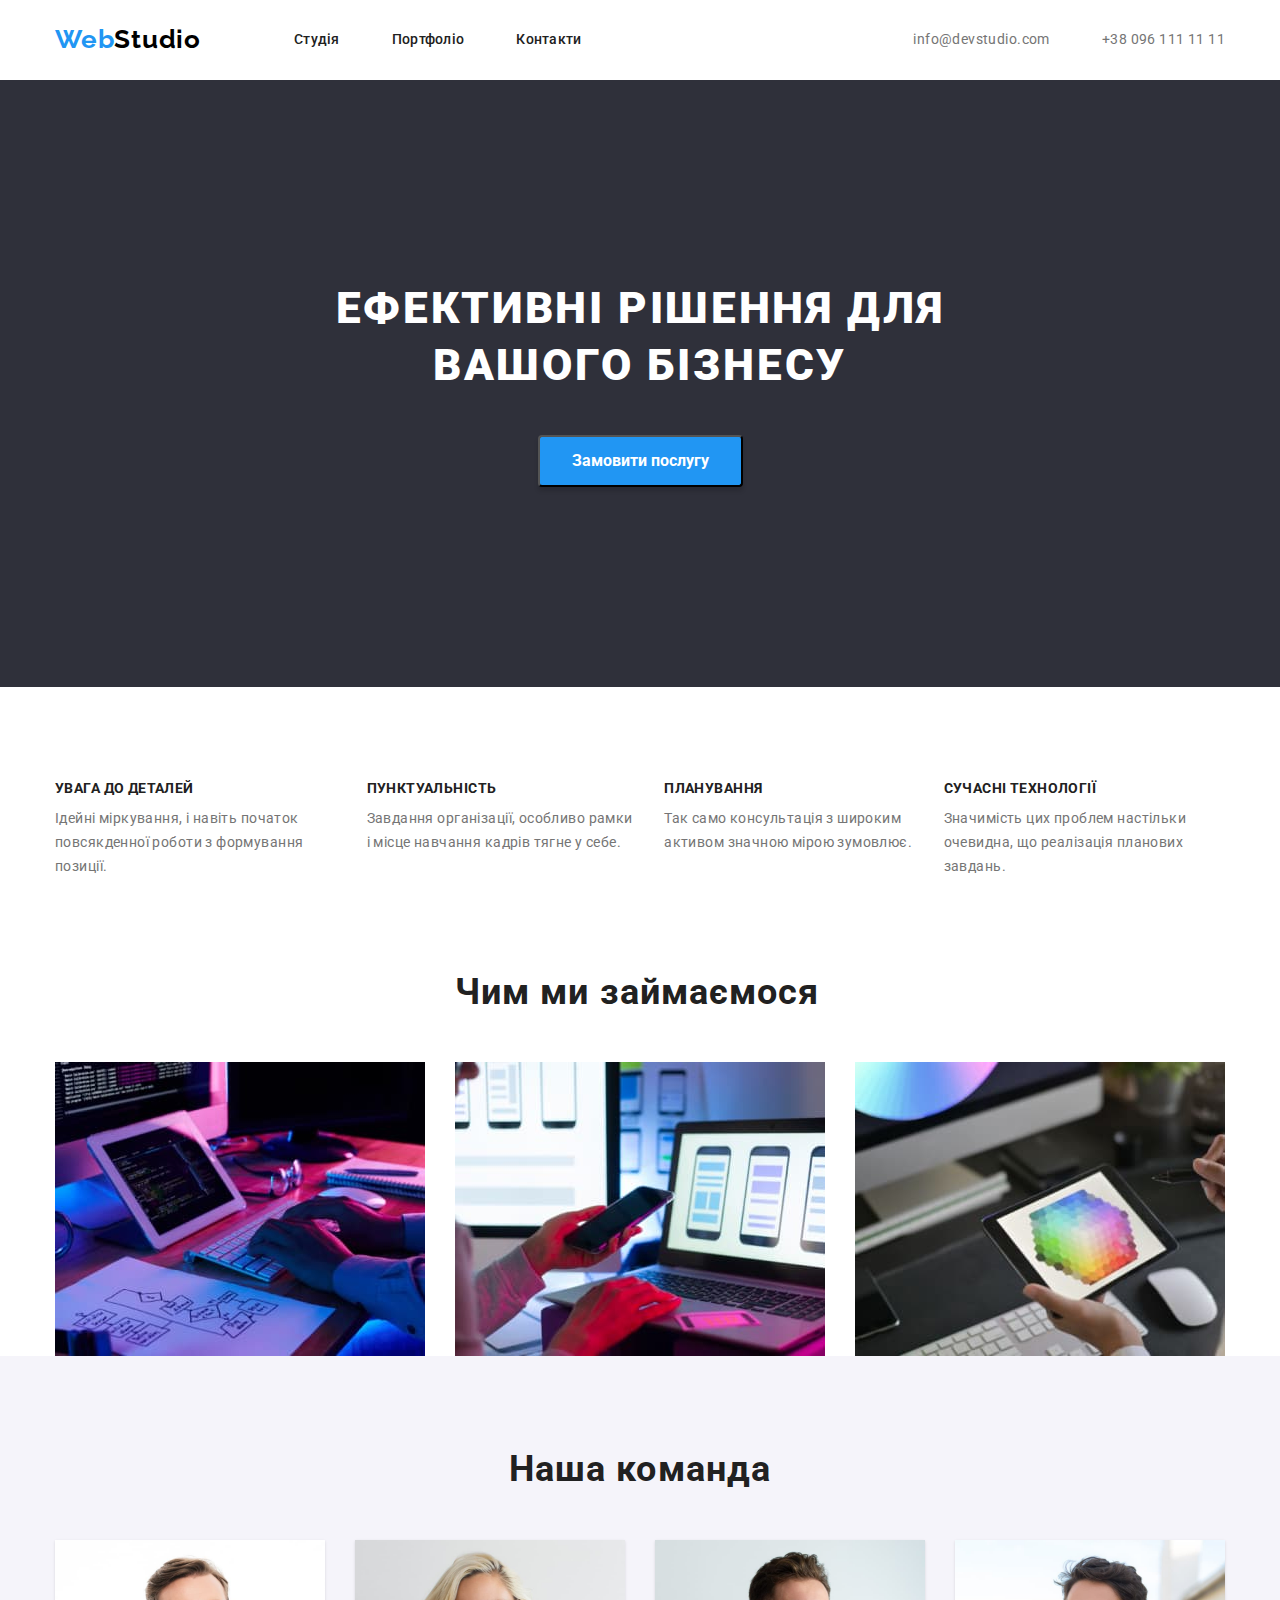
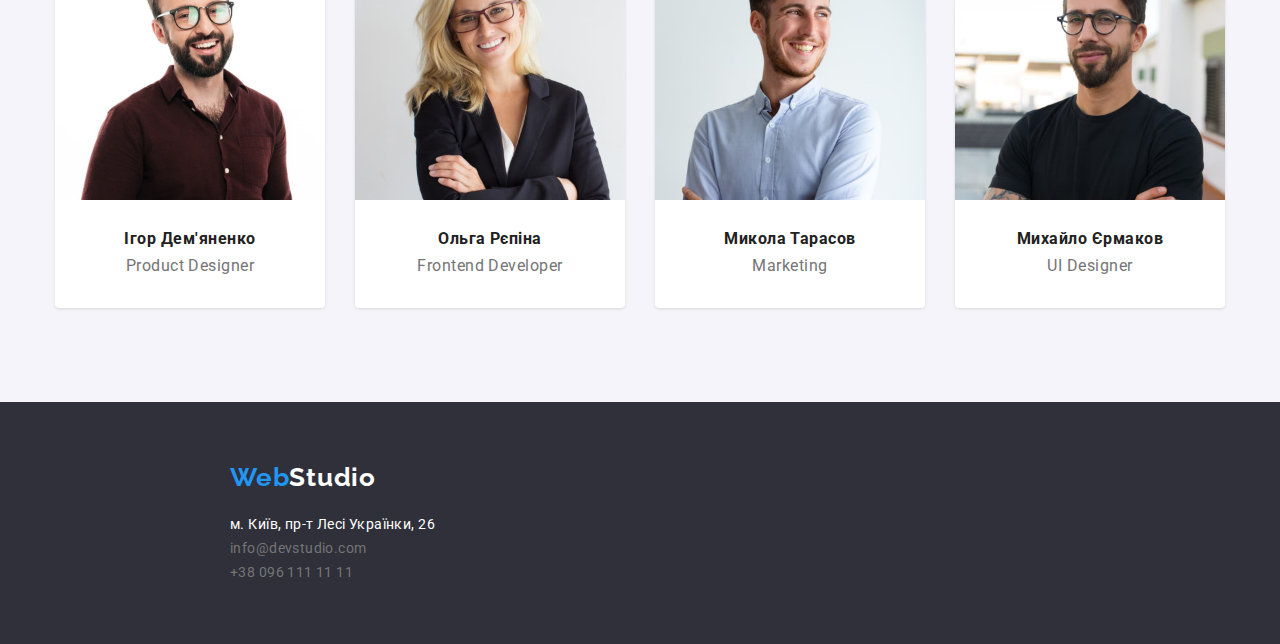
==== index.html @ 6a484f7b "1" ====
<!DOCTYPE html>
<html lang="uk">
  <head>
    <meta charset="utf-8" />
    <meta name="viewport" content="width=device-width, initial-scale=1.0" />
    <link
      href="https://fonts.googleapis.com/css2?family=Raleway:wght@700&family=Roboto:wght@400;500;700;900&display=swap"
      rel="stylesheet"
    />
    <link
      rel="stylesheet"
      href="https://cdn.jsdelivr.net/npm/modern-normalize@1.1.0/modern-normalize.min.css"
    />
    <link rel="stylesheet" href="./css/styles.css" />
    <title>WebStudio</title>
  </head>
  <body>
    <header>
      <div class="conteiner header-conteiner">
        <nav class="nav-roof">
          <a class="logo-w" href="./index.html">
            <span class="logo">Web</span>Studio
          </a>
          <ul class="navigation">
            <li><a href="./index.html" class="navigation-col">Студія</a></li>
            <li>
              <a href="./portfolio.html" class="navigation-col">Портфоліо</a>
            </li>
            <li><a href="#" class="navigation-col">Контакти</a></li>
          </ul>
        </nav>
        <div class="mailtelo">
          <ul class="navigation">
            <li>
              <a href="mailto:info@devstudio.com" class="navig-adres">
                info@devstudio.com
              </a>
            </li>
            <li>
              <a href="tel:+380961111111" class="navig-adres">
                +38 096 111 11 11
              </a>
            </li>
          </ul>
        </div>
      </div>
    </header>
    <main>
      <section class="board">
        <div class="conteiner board-knopka">
          <h1 class="zagolovok">Ефективні рішення для вашого бізнесу</h1>
          <button class="knopka" type="button">Замовити послугу</button>
        </div>
      </section>
      <section class="us-tx">
        <h2 class="visually-hidden">Наші особливості</h2>
        <div class="conteiner">
          <ul class="description-tx">
            <li>
              <h3 class="list">Увага до деталей</h3>
              <p class="list-description">
                Ідейні міркування, і навіть початок повсякденної роботи з
                формування позиції.
              </p>
            </li>
            <li>
              <h3 class="list">Пунктуальність</h3>
              <p class="list-description">
                Завдання організації, особливо рамки і місце навчання кадрів
                тягне у себе.
              </p>
            </li>
            <li>
              <h3 class="list">Планування</h3>
              <p class="list-description">
                Так само консультація з широким активом значною мірою зумовлює.
              </p>
            </li>
            <li>
              <h3 class="list">Сучасні технології</h3>
              <p class="list-description">
                Значимість цих проблем настільки очевидна, що реалізація
                планових завдань.
              </p>
            </li>
          </ul>
        </div>
      </section>
      <section class="what-we-do">
        <div class="conteiner">
          <h2 class="list-images-work">Чим ми займаємося</h2>
          <ul class="what-img">
            <li>
              <img
                src="./images/Work-with-comp.jpg"
                alt="Робота людини з компьютером"
                width="370"
                height="294"
              />
            </li>
            <li>
              <img
                src="./images/On-phone.jpg"
                alt="працює над моб додатком"
                width="370"
                height="294"
              />
            </li>
            <li>
              <img
                src="./images/Another-work.jpg"
                alt="працює з планшетом"
                width="370"
                height="294"
              />
            </li>
          </ul>
        </div>
      </section>
      <section class="our-advantages">
        <div class="conteiner team">
          <h2 class="list-images-work team-work">Наша команда</h2>
          <ul class="profi">
            <li class="about-team-back">
              <img
                src="./images/Ihor.jpg"
                alt="Ігор Дем'яненко"
                width="270"
                height="260"
              />
              <div class="name-kenty">
                <h3 class="name-staff">Ігор Дем'яненко</h3>
                <p class="about-staff">Product Designer</p>
              </div>
            </li>
            <li class="about-team-back">
              <img
                src="./images/Olga.jpg"
                alt="Ольга Рєпіна"
                width="270"
                height="260"
              />
              <div class="name-kenty">
                <h3 class="name-staff">Ольга Рєпіна</h3>
                <p class="about-staff">Frontend Developer</p>
              </div>
            </li>
            <li class="about-team-back">
              <img
                src="./images/Mykola.jpg"
                alt="Микола Тарасов"
                width="270"
                height="260"
              />
              <div class="name-kenty">
                <h3 class="name-staff">Микола Тарасов</h3>
                <p class="about-staff">Marketing</p>
              </div>
            </li>
            <li class="about-team-back">
              <img
                src="./images/Mhailo.jpg"
                alt="Михайло Єрмаков"
                width="270"
                height="260"
              />
              <div class="name-kenty">
                <h3 class="name-staff">Михайло Єрмаков</h3>
                <p class="about-staff">UI Designer</p>
              </div>
            </li>
          </ul>
        </div>
      </section>
    </main>
    <footer class="web-footer">
      <div class="conteiner footer-logo">
        <a class="logo-w-footer" href="./index.html">
          <span class="logo">Web</span>Studio
        </a>
        <address>
          <ul>
            <li>
              <a
                class="adress"
                href="https://goo.gl/maps/diu9BWf4i3KZR2hF7"
                rel="noopener noreferrer nofollow"
              >
                м. Київ, пр-т Лесі Українки, 26
              </a>
            </li>
            <li>
              <a href="mailto:info@devstudio.com" class="navig-adres">
                info@devstudio.com
              </a>
            </li>
            <li>
              <a href="tel:+380961111111" class="navig-adres">
                +38 096 111 11 11
              </a>
            </li>
          </ul>
        </address>
      </div>
    </footer>
  </body>
</html>
---- css/styles.css ----
:root {
    --p-text-color: #757575;
    --bacground-color: #ffffff;
    --another-bacground-color: #f5f4fa;
    --board-bacground-color: #2f303a;
    --titel-link-color: #212121;
    --contacts-link-color: #757575;
    --hovers-and-logo-color: #2196f3;
    --logo-w-color: #000000;
    --logo-plus-color: #ffffff;
    --address-bord-color: #ffffff;
    --botton-colors-portfolio: #f5f4fa;
    --bacground-color-knopka: #188CE8;
    --bacground-color-advantages:#F5F4FA;
    --border-portfolio-pic: #EEEEEE;
}
h1,
h2,
h3,
h4,
p {
    margin-top: 0;
    margin-bottom: 0;
    padding-left: 0;
}
ul,
ol {
    margin-top: 0;
    margin-bottom: 0;
    padding-left: 0;
}
button {
    cursor: pointer;
}
img {
    display: block;
max-width: 100%;
height: auto;
}
.list {
    list-style: none;
}
.link {
    text-decoration: none;
}
body {
    font-family: 'Roboto', sans-serif;
    font-size: 14px;
   letter-spacing: 0.03em;
    color: var(--titel-link-color);
}
.conteiner {
    width: 1200px;
margin-left: auto;
margin-right: auto;
padding-left: 15px;
padding-right: 15px;
}
.logo {
    font-weight: 700;
    font-size: 26px;
    line-height: 1.2;
font-family: 'Raleway', sans-serif;
    letter-spacing: 0.03em;
    color: var(--hovers-and-logo-color)
}
    .logo-w {
        color: var(--logo-w-color);
         margin-right: 93px;
         padding-top: 24px;
         padding-bottom: 25px;
font-weight: 700;
font-size: 26px;
line-height: 1.2;
font-family: 'Raleway', sans-serif;
letter-spacing: 0.03em;
text-decoration: none;
}
.footer-logo {
    margin-left: 215px;
    margin-right: auto;
    padding-bottom: 60px;
      padding-top: 60px;}
    .logo-w-footer { 
    color: var(--bacground-color);
    font-weight: 700;
    font-size: 26px;
    line-height: 1.2;
    font-family: 'Raleway', sans-serif;
    letter-spacing: 0.03em;
    text-decoration: none;
}
    .navigation {
display: flex;
column-gap: 52px;
            font-weight: 500;
            font-size: 14px;
            line-height: 1.1;
            letter-spacing: 0.02em;
    }
    .navigation-col {
        color: var(--titel-link-color);
        text-decoration: none;
    }
    .nav-roof {
        display: flex;
        align-items: center;
    }   
    .navigation-col:hover, 
        .navigation-col:focus {
            color: var(--hovers-and-logo-color);
        }
    .navig-adres {
        font-weight: 400;
        font-size: 14px;
        line-height: 1.7;
        font-style: normal;
        letter-spacing: 0.03em;
        color: var(--contacts-link-color);
        text-decoration: none;    
    }
    .navig-adres:hover,
    .navig-adres:focus {
        color: var(--hovers-and-logo-color)
    }
.header-conteiner {
display: flex;
align-items: center;
        justify-content: space-between;
    }
    .board {
        /* width: 1600px;
        height: 600px; */
        padding-top: 200px;
        padding-bottom: 200px;
        background-color: var(--board-bacground-color);
    }
.about-team-back {
        width: 270px;
        height: 368px;
    background: var(--bacground-color);
    box-shadow: 0px 1px 3px rgba(0, 0, 0, 0.12);
     0px 1px 1px rgba(0, 0, 0, 0.14);
      0px 2px 1px rgba(0, 0, 0, 0.2);
        border-radius: 0px 0px 4px 4px;
}
.board-knopka {
    width: 700px;
}
    .zagolovok {
    display: flex;
    align-items: center;
                 margin-left: auto;
         margin-right: auto;
              margin-bottom: 40px;
        font-weight: 900;
        font-size: 44px;
        line-height: 1.3;
        text-align: center;
        letter-spacing: 0.06em;
        text-transform: uppercase;
        color: var(--address-bord-color);
    }
.knopka { cursor: pointer;
     display: block;
padding-left: 32px;
padding-right: 32px;
padding-bottom: 10px;
padding-top: 10px;
     margin-left: auto;
     margin-right: auto;
font-family: inherit;
font-weight: 700;
            font-size: 16px;
            line-height: 1.8;
            color: var(--logo-plus-color);
            background: var(--hovers-and-logo-color);
box-shadow: 0px 4px 4px rgba(0, 0, 0, 0.15);
    border-radius: 4px;

            /* identical to box height, or 188% */
}
.knopka:hover,
.knopka:focus {

    background-color: var(--hovers-and-logo-color);
    color: var(--address-bord-color);
background: var(--bacground-color-knopka);
    box-shadow: 0px 4px 4px rgba(0, 0, 0, 0.15);
    border-radius: 4px;
}
.portfolio-pic-back {
        width: 370px;
        height: 404px;
    
        background: var(--bacground-color);
        border: 1px solid var(--border-portfolio-pic);
}
.visually-hidden {position: absolute;
    white-space: nowrap;
    width: 1px;
    height: 1px;
    overflow: hidden;
    border: 0;
    padding: 0;
    clip: rect(0 0 0 0);
    clip-path: inset(50%);
    margin: -1px;}
        .us-tx{
        padding-top: 94px;
    }
    .description-tx {
        display: flex;
        gap: 30px;
    }
.list {
margin-bottom: 10px;
        font-size: 14px;
        line-height: 1.14;
        letter-spacing: 0.03em;
        text-transform: uppercase;
    
        color: var(--titel-link-color);
}
.list-description {
 

        font-size: 14px;
        line-height: 1.7;
        /* or 171% */
        letter-spacing: 0.03em;
        color: var(--p-text-color);
}
.what-we-do {
    padding-top: 94px;
}
.what-img {
        display: flex;
    column-gap: 30px;
    align-items: center;}

.list-images-work {
        font-size: 36px;
        line-height: 1.1;
        letter-spacing: 0.03em;
        color: var(--titel-link-color);
        padding-bottom: 50px;
              padding-left: 400px;
        padding-right: 400px;
}
.our-advantages {
    padding-top: 94px;
    padding-bottom: 94px;
    background: var(--bacground-color-advantages);
}
.team-work {
text-align: center;
}
.profi {
    display: flex;
    gap: 30px;
}
.about-team-back {
        width: 270px;
        height: 368px;
    background: var(--bacground-color);
    box-shadow: 0px 1px 3px rgba(0, 0, 0, 0.12);
     0px 1px 1px rgba(0, 0, 0, 0.14);
      0px 2px 1px rgba(0, 0, 0, 0.2);
        border-radius: 0px 0px 4px 4px;
}
.name-staff {
        font-size: 16px;
        line-height: 1.1;
        /* identical to box height */
    
        letter-spacing: 0.03em;
        color: var(--titel-link-color);
        margin-bottom: 10px;
}
.about-staff {

   
        font-size: 16px;
        line-height: 1.1;
        /* identical to box height */
    
        letter-spacing: 0.03em;
        color: var(--p-text-color);
}
.name-kenty {
    display: block;
text-align: center;
padding: 30px;
}
.web-footer {
            /* width: 1600px;
        height: 600px; */
        background-color: var(--board-bacground-color);
}
.adress{
    display: block;
  margin-top: 20px;
        font-style: normal;
        font-weight: 400;
        font-size: 14px;
        line-height: 1.7;
        /* or 171% */
    color: var(--address-bord-color);
        letter-spacing: 0.03em;
        text-decoration: none;
}
ul {list-style: none;
}
.button-portfolio:not(:last-child) {
    margin-right: 8px;
}
.button-portfolio {
   font-family: inherit;
   font-weight: 500;
        font-size: 16px;
        line-height: 1.6;
        /* identical to box height, or 162% */
    
        text-align: center;
        letter-spacing: 0.03em;
    cursor: pointer;
        width: 130px;
        height: 38px;
        border-radius: 4px;
    background-color: var(--botton-colors-portfolio);
     margin-right: 8px;
     padding: 6px 22px;
     border: none;
}
.button-portfolio:hover,
.button-portfolio:focus {
    background-color: var(--hovers-and-logo-color);
        color: var(--address-bord-color);
}
.buttons-portfolio-page {
    padding-top: 94px;
    padding-bottom: 94px;
}
.geo-port-butt {
    display: flex;
    align-items: center;
justify-content: center;
padding-bottom: 56px;
}
.pic-port {
     display: flex;
     flex-wrap: wrap;
     gap: 30px;
}
.pot-tx {
    padding: 20px 24px;
}
.list-portfolio {
  
margin-bottom: 4px;
        font-size: 18px;
        line-height: 2;
        /* identical to box height, or 200% */
    
        letter-spacing: 0.06em;
        color: var(--titel-link-color);
}
.list-portfolio-hide {

        font-size: 16px;
        line-height: 2.2;
        /* identical to box height, or 188% */
    
        letter-spacing: 0.03em;
        color: var(--contacts-link-color);
}
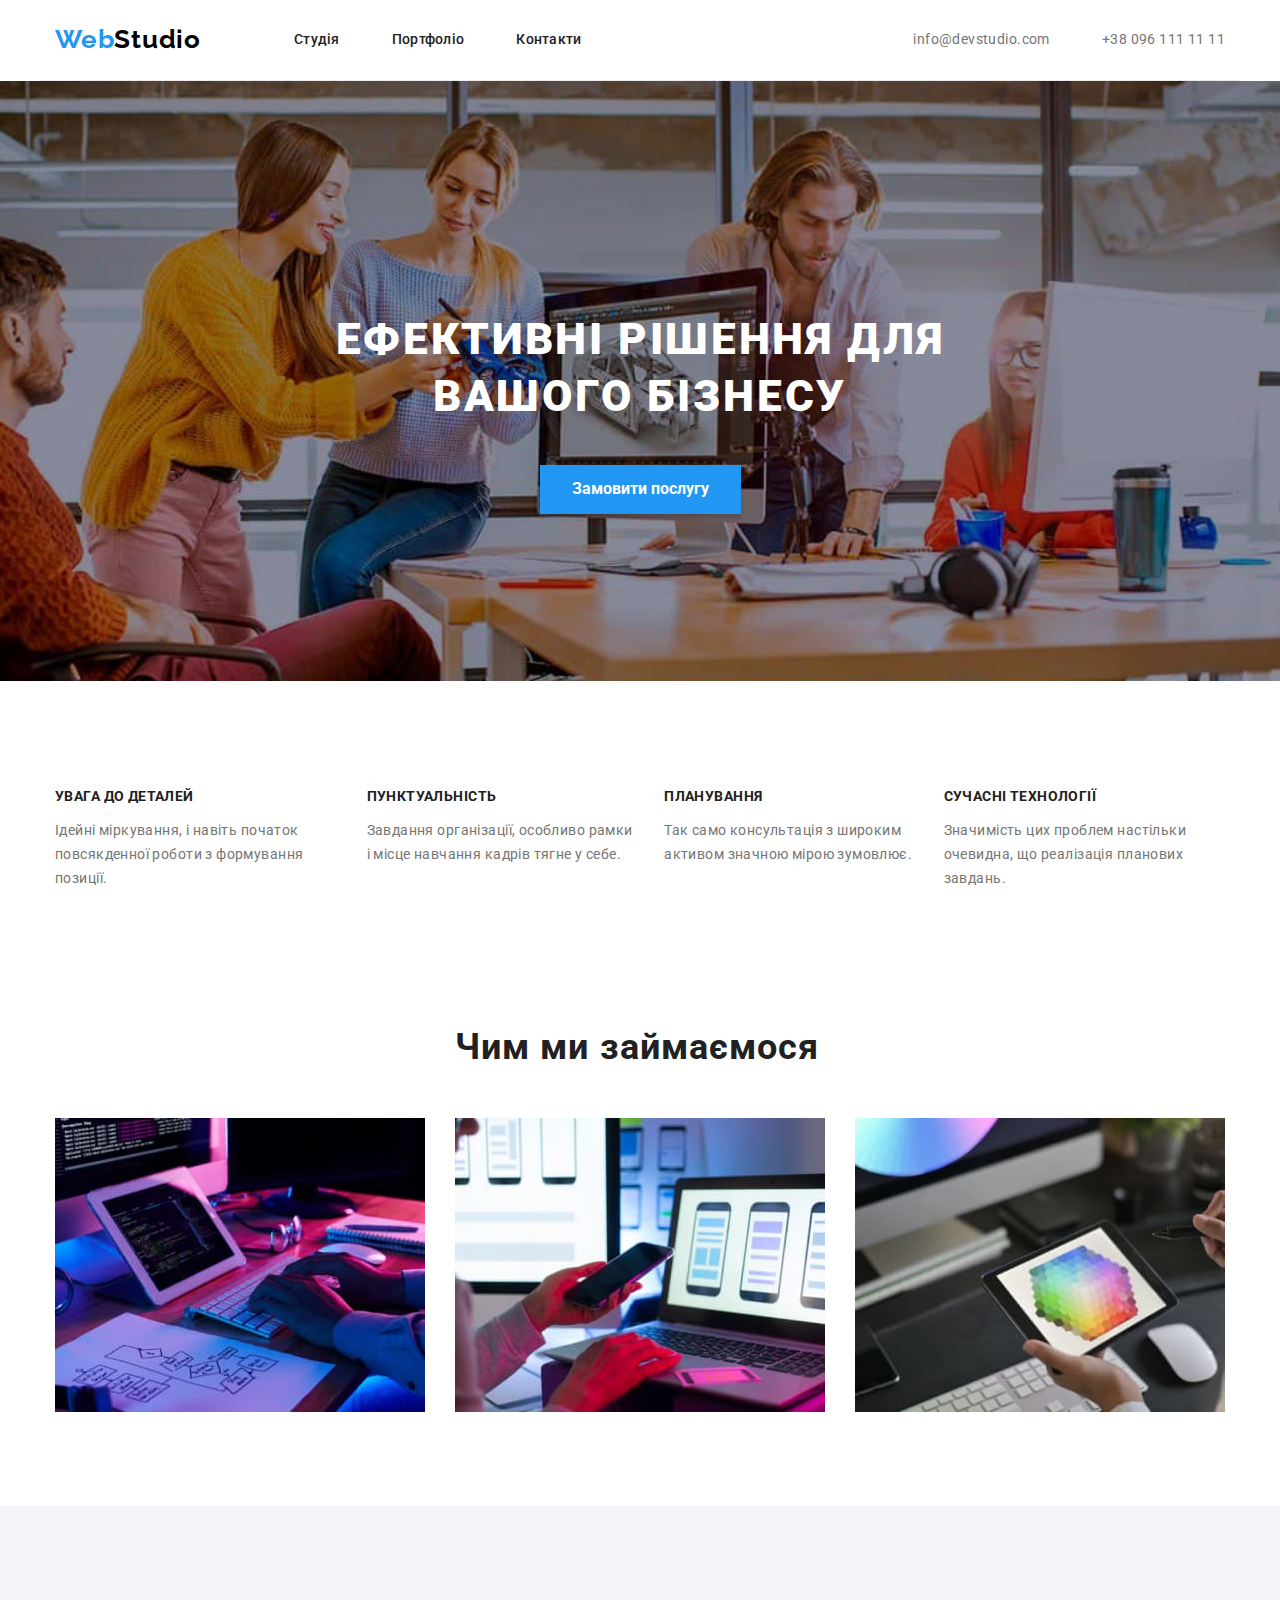
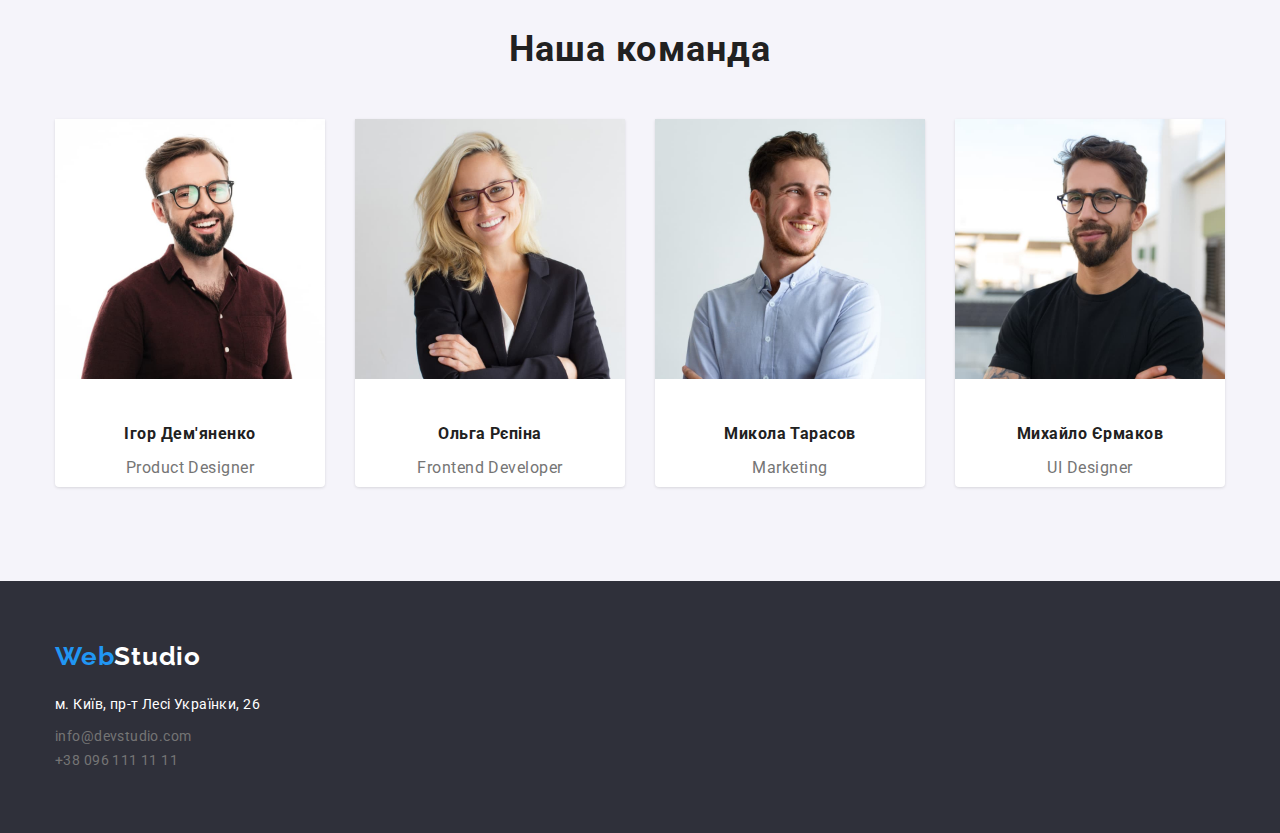
==== commit aad70030: "1" ====
--- a/index.html
+++ b/index.html
@@ -180,7 +180,7 @@
         </a>
         <address>
           <ul>
-            <li>
+            <li class="adre-s">
               <a
                 class="adress"
                 href="https://goo.gl/maps/diu9BWf4i3KZR2hF7"
--- a/css/styles.css
+++ b/css/styles.css
@@ -19,9 +19,7 @@
 h3,
 h4,
 p {
-    margin-top: 0;
-    margin-bottom: 0;
-    padding-left: 0;
+ 
 }
 ul,
 ol {
@@ -77,10 +75,7 @@
 text-decoration: none;
 }
 .footer-logo {
-    margin-left: 215px;
-    margin-right: auto;
-    padding-bottom: 60px;
-      padding-top: 60px;}
+}
     .logo-w-footer { 
     color: var(--bacground-color);
     font-weight: 700;
@@ -127,13 +122,23 @@
 display: flex;
 align-items: center;
         justify-content: space-between;
+        border-bottom: 1px solid #ececec;
     }
     .board {
         /* width: 1600px;
         height: 600px; */
         padding-top: 200px;
         padding-bottom: 200px;
+        margin-left: auto;
+        margin-right: auto;
         background-color: var(--board-bacground-color);
+        background-image: linear-gradient(rgba(47, 48, 58, 0.4), rgba(47, 48, 58, 0.4));
+        background-image: url(/images/svg-and-backgound/bordimg.jpg);
+        background-repeat: no-repeat;
+        background-size: cover;
+        background-position: center;
+        max-width: 1600px;
+        height: 600px;
     }
 .about-team-back {
         width: 270px;
@@ -142,8 +147,8 @@
     box-shadow: 0px 1px 3px rgba(0, 0, 0, 0.12);
      0px 1px 1px rgba(0, 0, 0, 0.14);
       0px 2px 1px rgba(0, 0, 0, 0.2);
-        border-radius: 0px 0px 4px 4px;
-}
+        box-shadow: 0px 0px 4px 4px;
+} 
 .board-knopka {
     width: 700px;
 }
@@ -176,7 +181,7 @@
             color: var(--logo-plus-color);
             background: var(--hovers-and-logo-color);
 box-shadow: 0px 4px 4px rgba(0, 0, 0, 0.15);
-    border-radius: 4px;
+    border: none;
 
             /* identical to box height, or 188% */
 }
@@ -191,8 +196,6 @@
 }
 .portfolio-pic-back {
         width: 370px;
-        height: 404px;
-    
         background: var(--bacground-color);
         border: 1px solid var(--border-portfolio-pic);
 }
@@ -237,16 +240,18 @@
 .what-img {
         display: flex;
     column-gap: 30px;
-    align-items: center;}
+    align-items: center;
+padding-bottom: 94px;
+}
 
 .list-images-work {
         font-size: 36px;
         line-height: 1.1;
         letter-spacing: 0.03em;
         color: var(--titel-link-color);
-        padding-bottom: 50px;
-              padding-left: 400px;
-        padding-right: 400px;
+        margin-bottom: 50px;
+              margin-left: 400px;
+        margin-right: 400px;
 }
 .our-advantages {
     padding-top: 94px;
@@ -297,10 +302,11 @@
             /* width: 1600px;
         height: 600px; */
         background-color: var(--board-bacground-color);
+            padding-bottom: 60px;
+      padding-top: 60px
 }
 .adress{
     display: block;
-  margin-top: 20px;
         font-style: normal;
         font-weight: 400;
         font-size: 14px;
@@ -310,7 +316,13 @@
         letter-spacing: 0.03em;
         text-decoration: none;
 }
+address {
+ margin-top: 20px;
+}
 ul {list-style: none;
+}
+.adre-s:not(:last-child){
+    margin-bottom: 9px;
 }
 .button-portfolio:not(:last-child) {
     margin-right: 8px;
@@ -325,7 +337,6 @@
         text-align: center;
         letter-spacing: 0.03em;
     cursor: pointer;
-        width: 130px;
         height: 38px;
         border-radius: 4px;
     background-color: var(--botton-colors-portfolio);
@@ -337,6 +348,7 @@
 .button-portfolio:focus {
     background-color: var(--hovers-and-logo-color);
         color: var(--address-bord-color);
+        box-shadow: 0px 10px 10px -5px rgba(0, 0, 0, 0.3);
 }
 .buttons-portfolio-page {
     padding-top: 94px;
@@ -346,7 +358,7 @@
     display: flex;
     align-items: center;
 justify-content: center;
-padding-bottom: 56px;
+margin-bottom: 56px;    
 }
 .pic-port {
      display: flex;
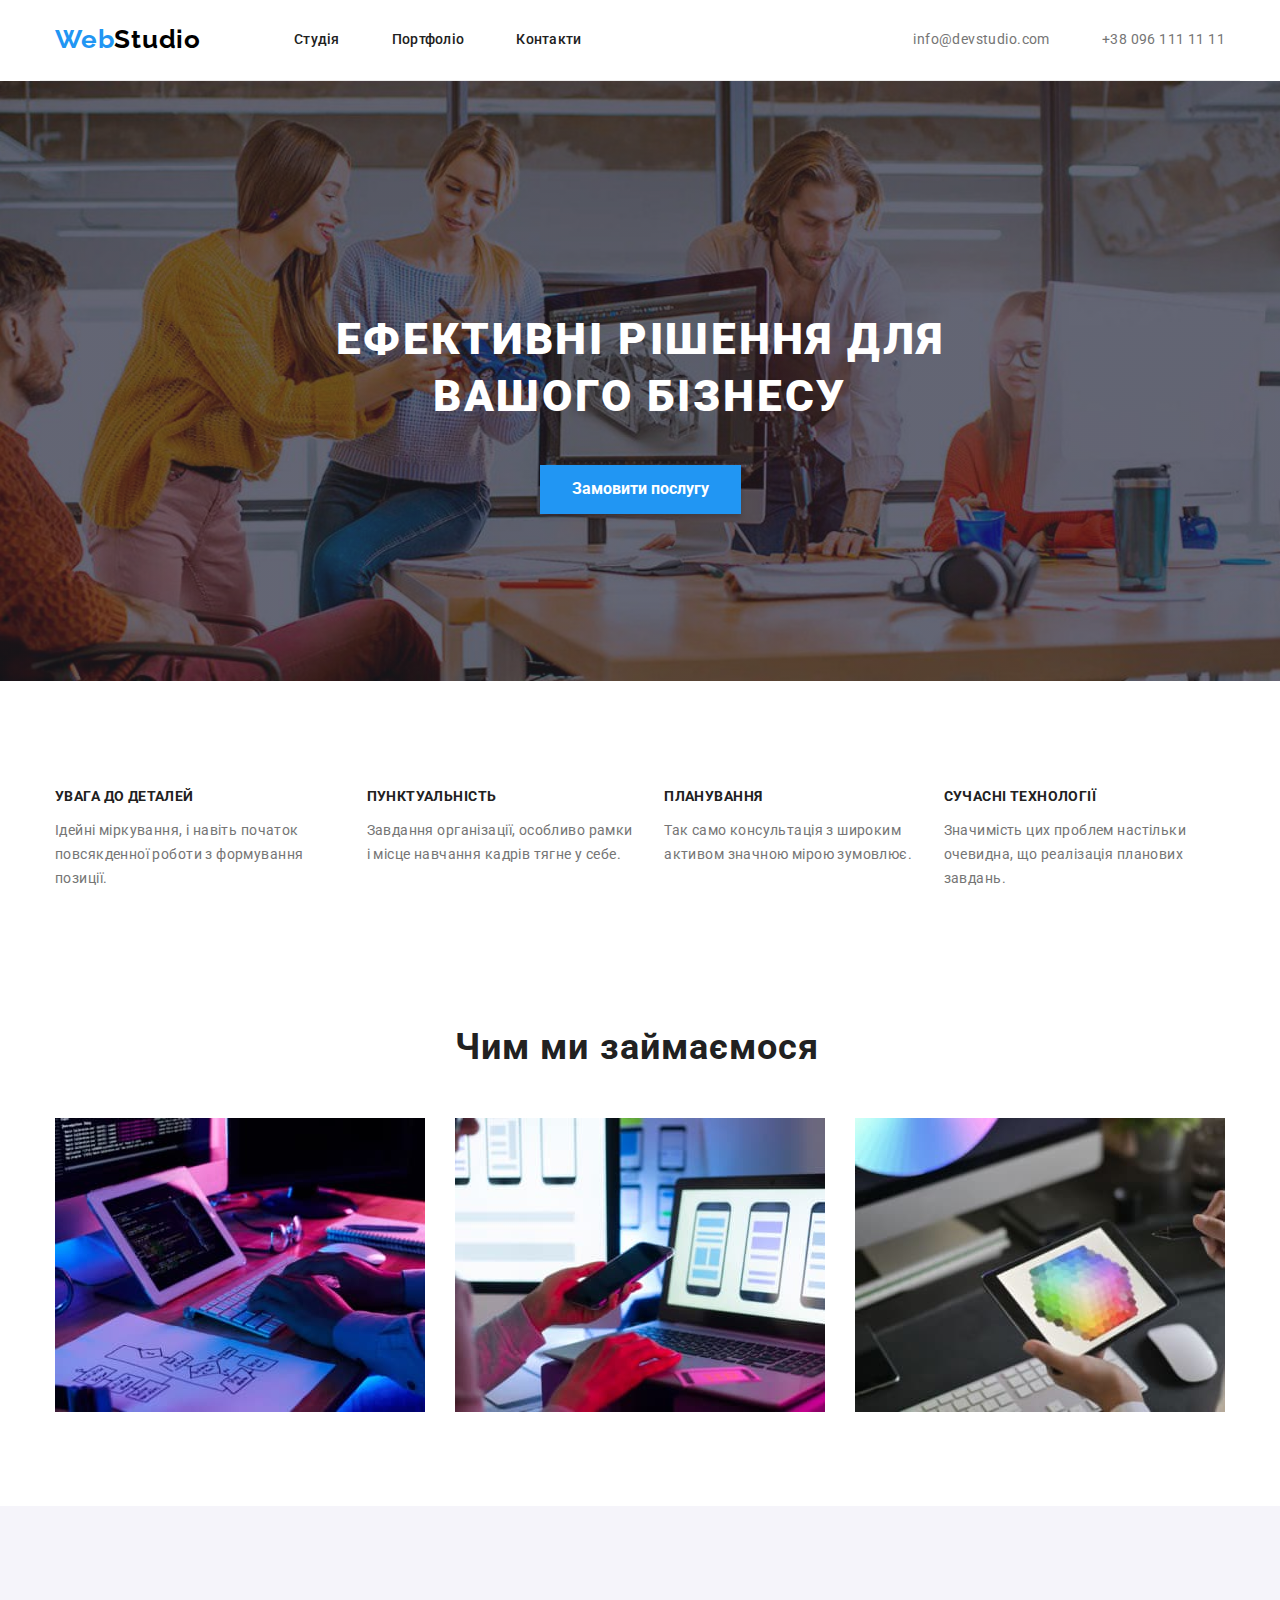
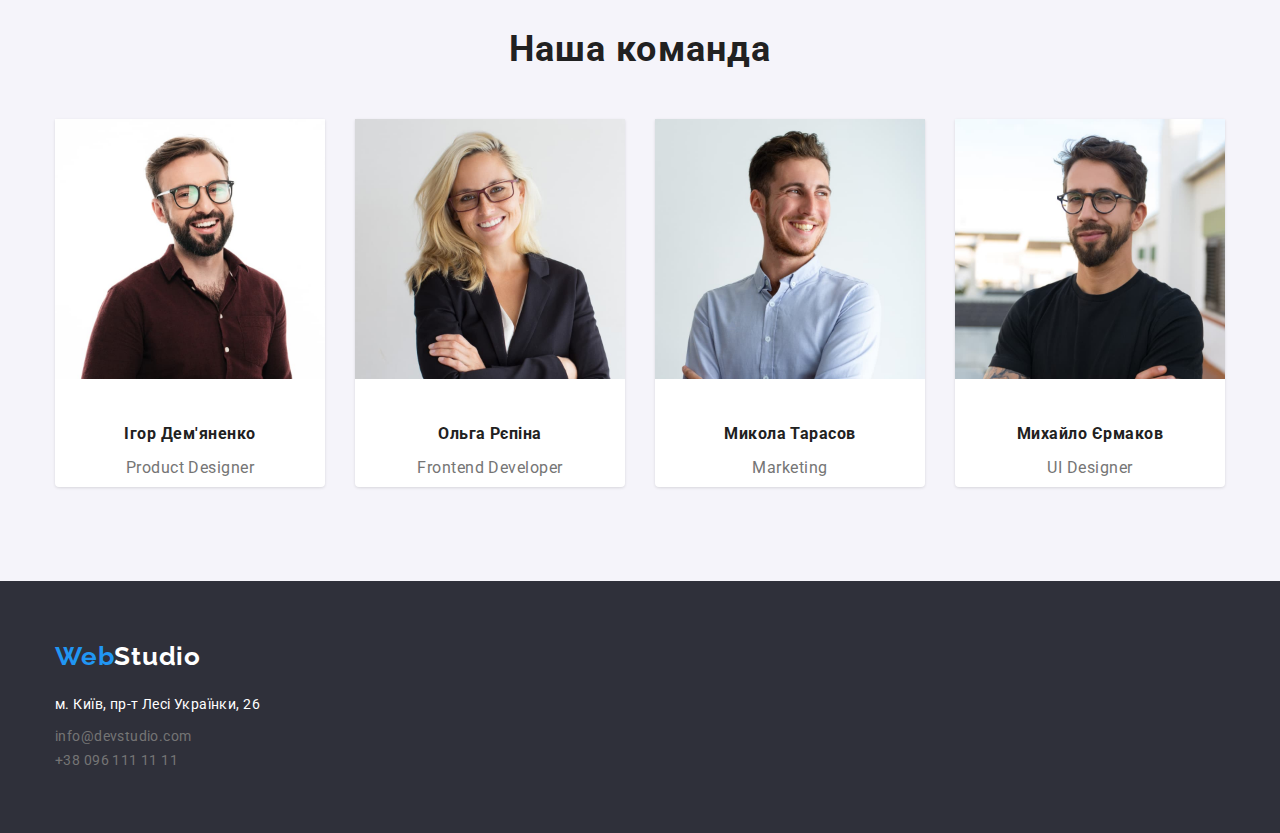
==== commit a3d22b11: "ojojoj" ====
--- a/index.html
+++ b/index.html
@@ -22,7 +22,9 @@
             <span class="logo">Web</span>Studio
           </a>
           <ul class="navigation">
-            <li><a href="./index.html" class="navigation-col">Студія</a></li>
+            <li>
+              <a href="./index.html" class="navigation-col">Студія</a>
+            </li>
             <li>
               <a href="./portfolio.html" class="navigation-col">Портфоліо</a>
             </li>
--- a/css/styles.css
+++ b/css/styles.css
@@ -132,8 +132,7 @@
         margin-left: auto;
         margin-right: auto;
         background-color: var(--board-bacground-color);
-        background-image: linear-gradient(rgba(47, 48, 58, 0.4), rgba(47, 48, 58, 0.4));
-        background-image: url(/images/svg-and-backgound/bordimg.jpg);
+        background-image: linear-gradient(rgba(47, 48, 58, 0.4), rgba(47, 48, 58, 0.4)), url(../images/svg-and-backgound/bordimg.jpg);
         background-repeat: no-repeat;
         background-size: cover;
         background-position: center;
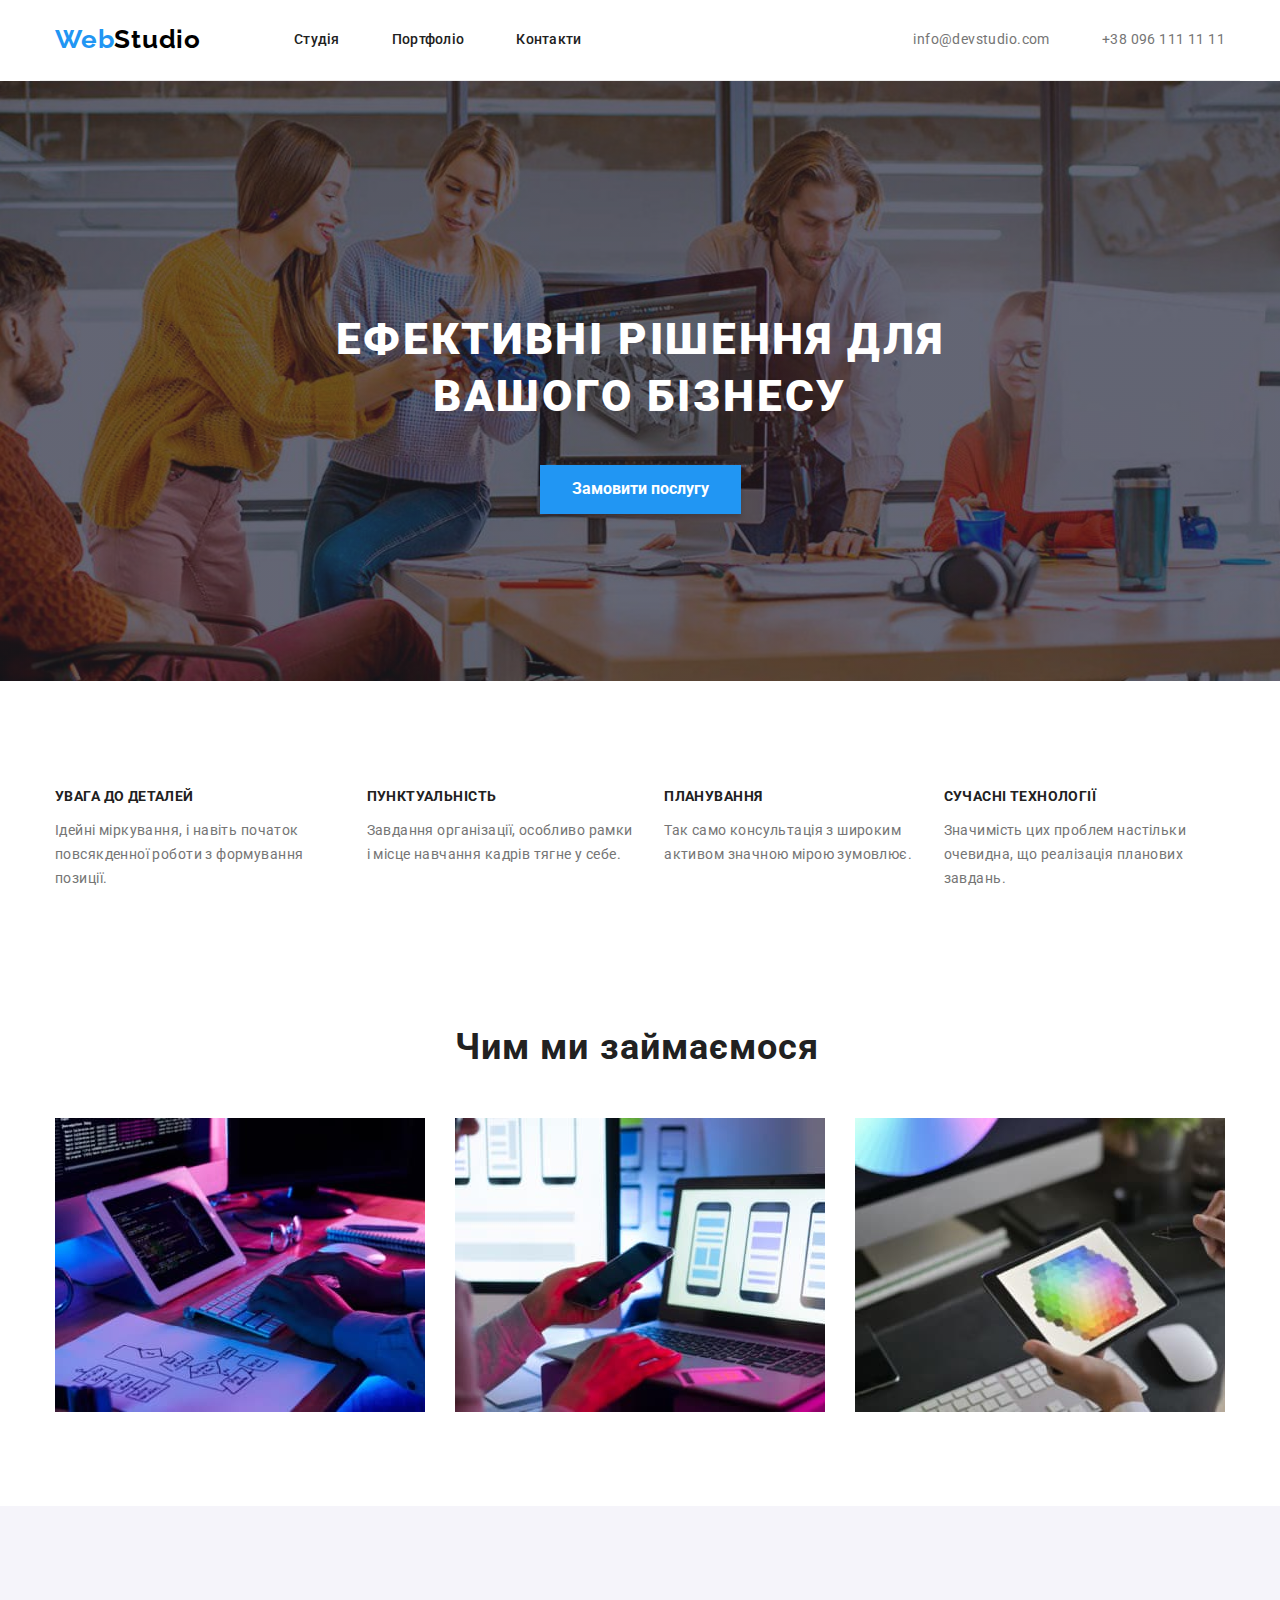
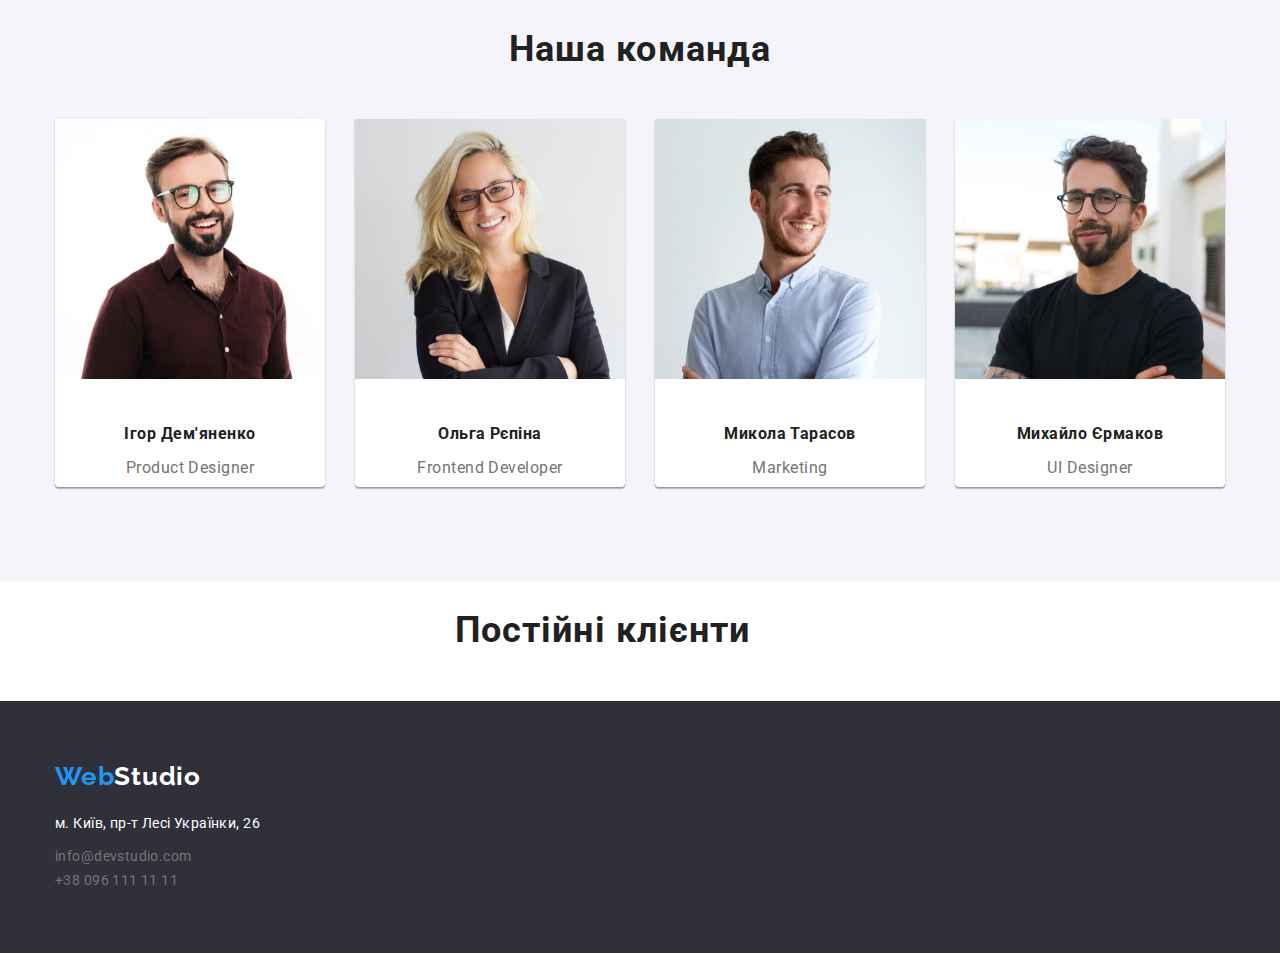
==== commit e7be3326: "ojojoj" ====
--- a/index.html
+++ b/index.html
@@ -174,6 +174,11 @@
           </ul>
         </div>
       </section>
+      <section>
+        <div class="conteiner kliet">
+          <h2 class="list-images-work">Постійні клієнти</h2>
+        </div>
+      </section>
     </main>
     <footer class="web-footer">
       <div class="conteiner footer-logo">
--- a/css/styles.css
+++ b/css/styles.css
@@ -268,8 +268,8 @@
         width: 270px;
         height: 368px;
     background: var(--bacground-color);
-    box-shadow: 0px 1px 3px rgba(0, 0, 0, 0.12);
-     0px 1px 1px rgba(0, 0, 0, 0.14);
+    box-shadow: 0px 1px 3px rgba(0, 0, 0, 0.12),
+     0px 1px 1px rgba(0, 0, 0, 0.14),
       0px 2px 1px rgba(0, 0, 0, 0.2);
         border-radius: 0px 0px 4px 4px;
 }
@@ -349,6 +349,13 @@
         color: var(--address-bord-color);
         box-shadow: 0px 10px 10px -5px rgba(0, 0, 0, 0.3);
 }
+.portfolink {
+    text-decoration: none;
+}
+.portfolink:hover,
+.portfolink:focus {
+   box-shadow: 0px 1px 1px rgba(0, 0, 0, 0.12), 0px 4px 4px rgba(0, 0, 0, 0.06), 1px 4px 6px rgba(0, 0, 0, 0.16);
+}
 .buttons-portfolio-page {
     padding-top: 94px;
     padding-bottom: 94px;
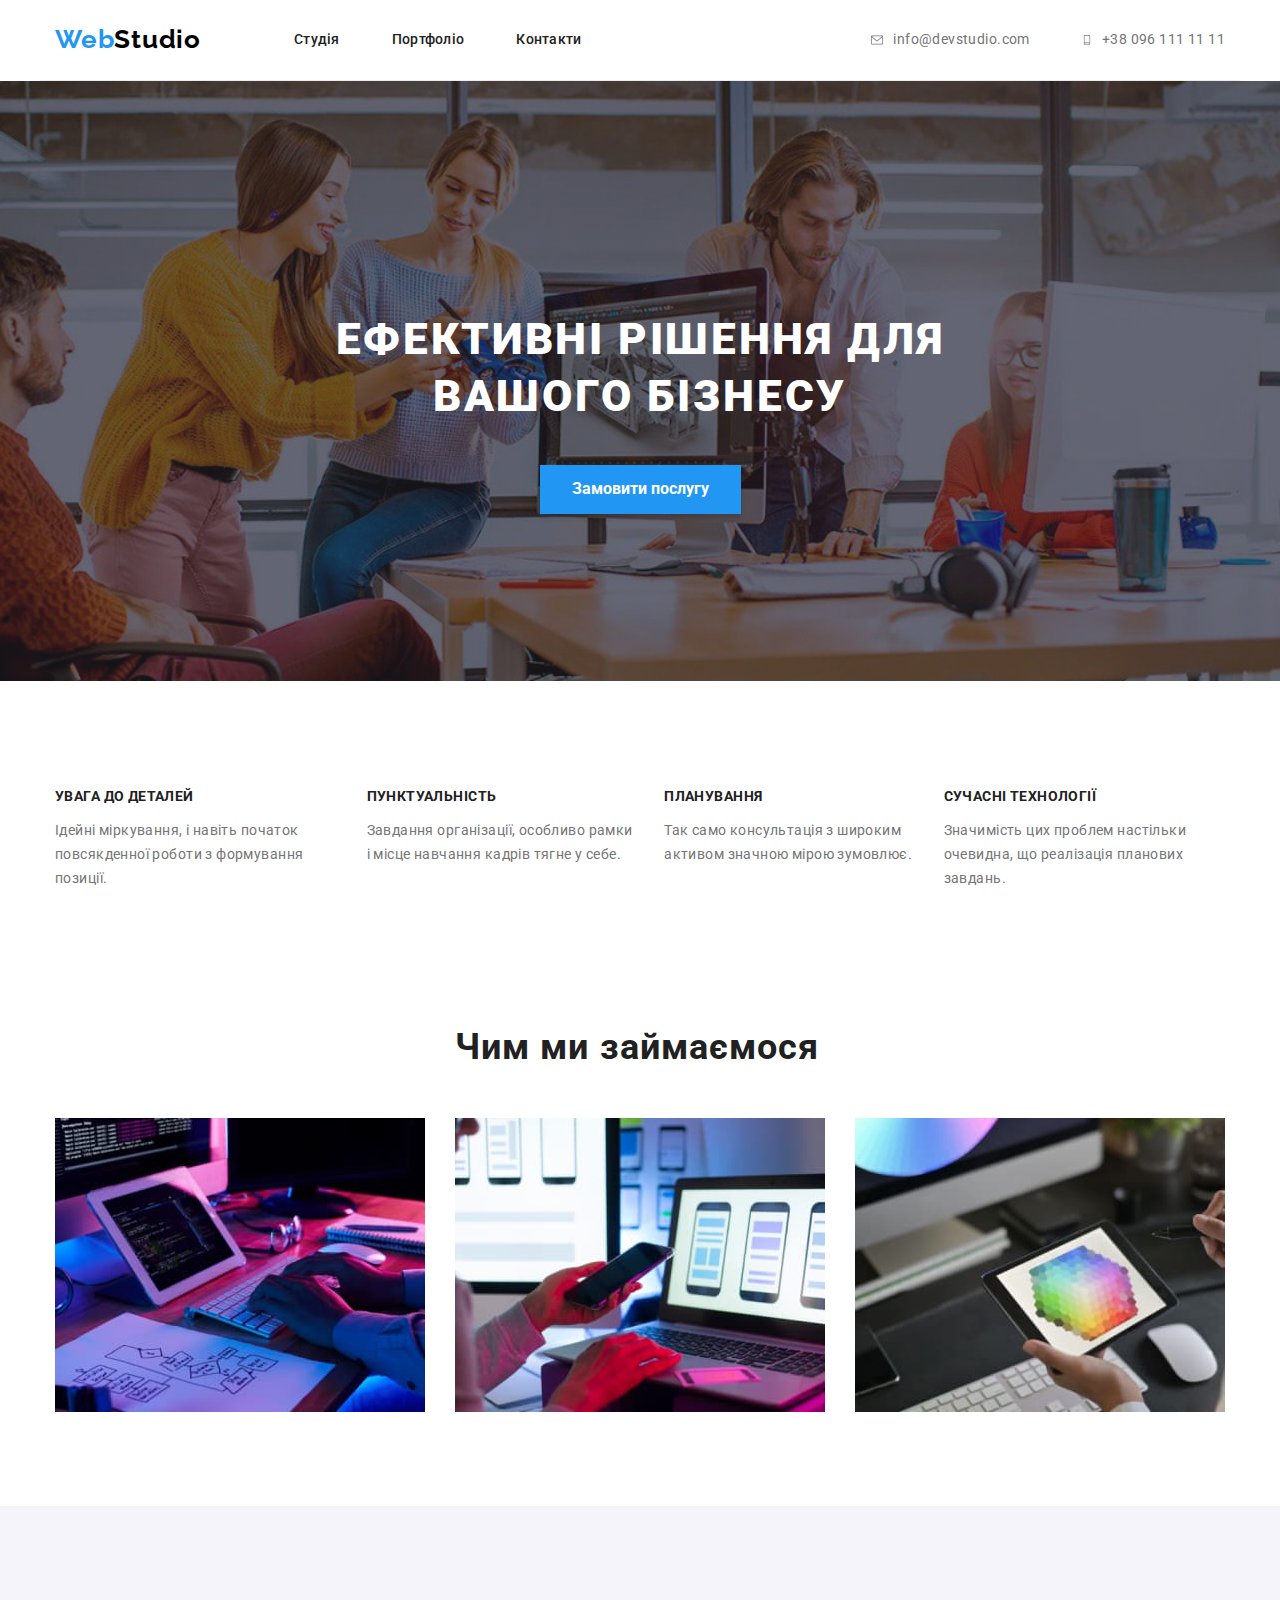
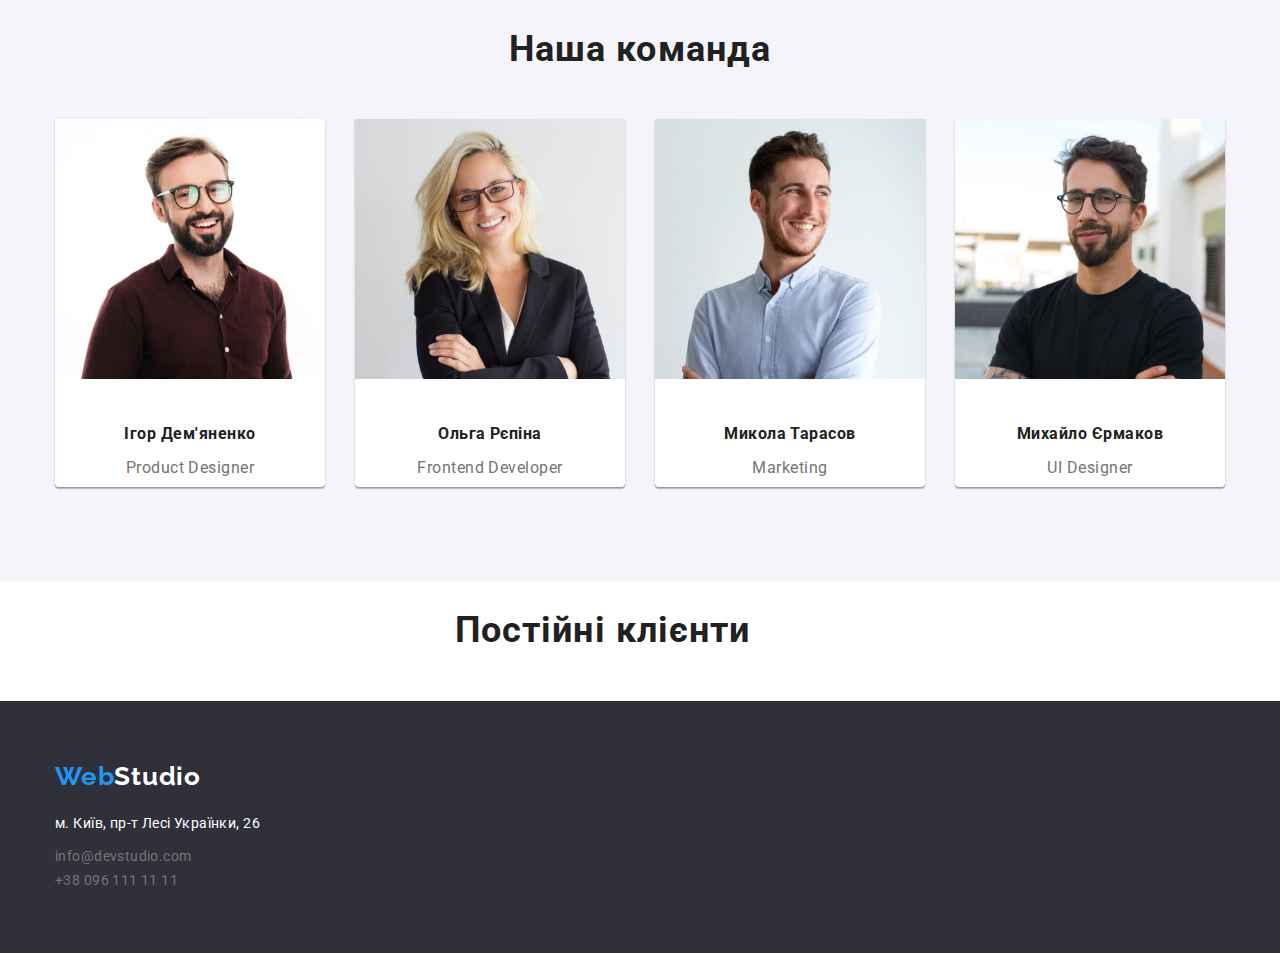
==== commit 7cf99ade: "ojojoj" ====
--- a/index.html
+++ b/index.html
@@ -35,11 +35,27 @@
           <ul class="navigation">
             <li>
               <a href="mailto:info@devstudio.com" class="navig-adres">
+                <svg
+                  aria-label="пошта"
+                  class="navig-adres conta-ic"
+                  width="12px"
+                  height="16px"
+                >
+                  <use href="./images/icons.svg#icon-mail-icon"></use>
+                </svg>
                 info@devstudio.com
               </a>
             </li>
             <li>
               <a href="tel:+380961111111" class="navig-adres">
+                <svg
+                  aria-label="телефон"
+                  class="navig-adres conta-ic"
+                  width="10"
+                  height="16"
+                >
+                  <use href="./images/icons.svg#icon-smartphone"></use>
+                </svg>
                 +38 096 111 11 11
               </a>
             </li>
--- a/css/styles.css
+++ b/css/styles.css
@@ -113,11 +113,23 @@
         letter-spacing: 0.03em;
         color: var(--contacts-link-color);
         text-decoration: none;    
+        display: flex;
     }
     .navig-adres:hover,
     .navig-adres:focus {
         color: var(--hovers-and-logo-color)
     }
+    .conta-ic {
+margin-right: 10px;
+margin-top: auto;
+margin-bottom: auto;
+justify-items: center;
+}
+.conta-ic:hover,
+.conta-ic:focus {
+    color: var(--hovers-and-logo-color);
+}
+
 .header-conteiner {
 display: flex;
 align-items: center;
@@ -132,7 +144,7 @@
         margin-left: auto;
         margin-right: auto;
         background-color: var(--board-bacground-color);
-        background-image: linear-gradient(rgba(47, 48, 58, 0.4), rgba(47, 48, 58, 0.4)), url(../images/svg-and-backgound/bordimg.jpg);
+        background-image: linear-gradient(rgba(47, 48, 58, 0.4), rgba(47, 48, 58, 0.4)), url(../images/bordimg.jpg);
         background-repeat: no-repeat;
         background-size: cover;
         background-position: center;
@@ -350,6 +362,7 @@
         box-shadow: 0px 10px 10px -5px rgba(0, 0, 0, 0.3);
 }
 .portfolink {
+    display: block;
     text-decoration: none;
 }
 .portfolink:hover,
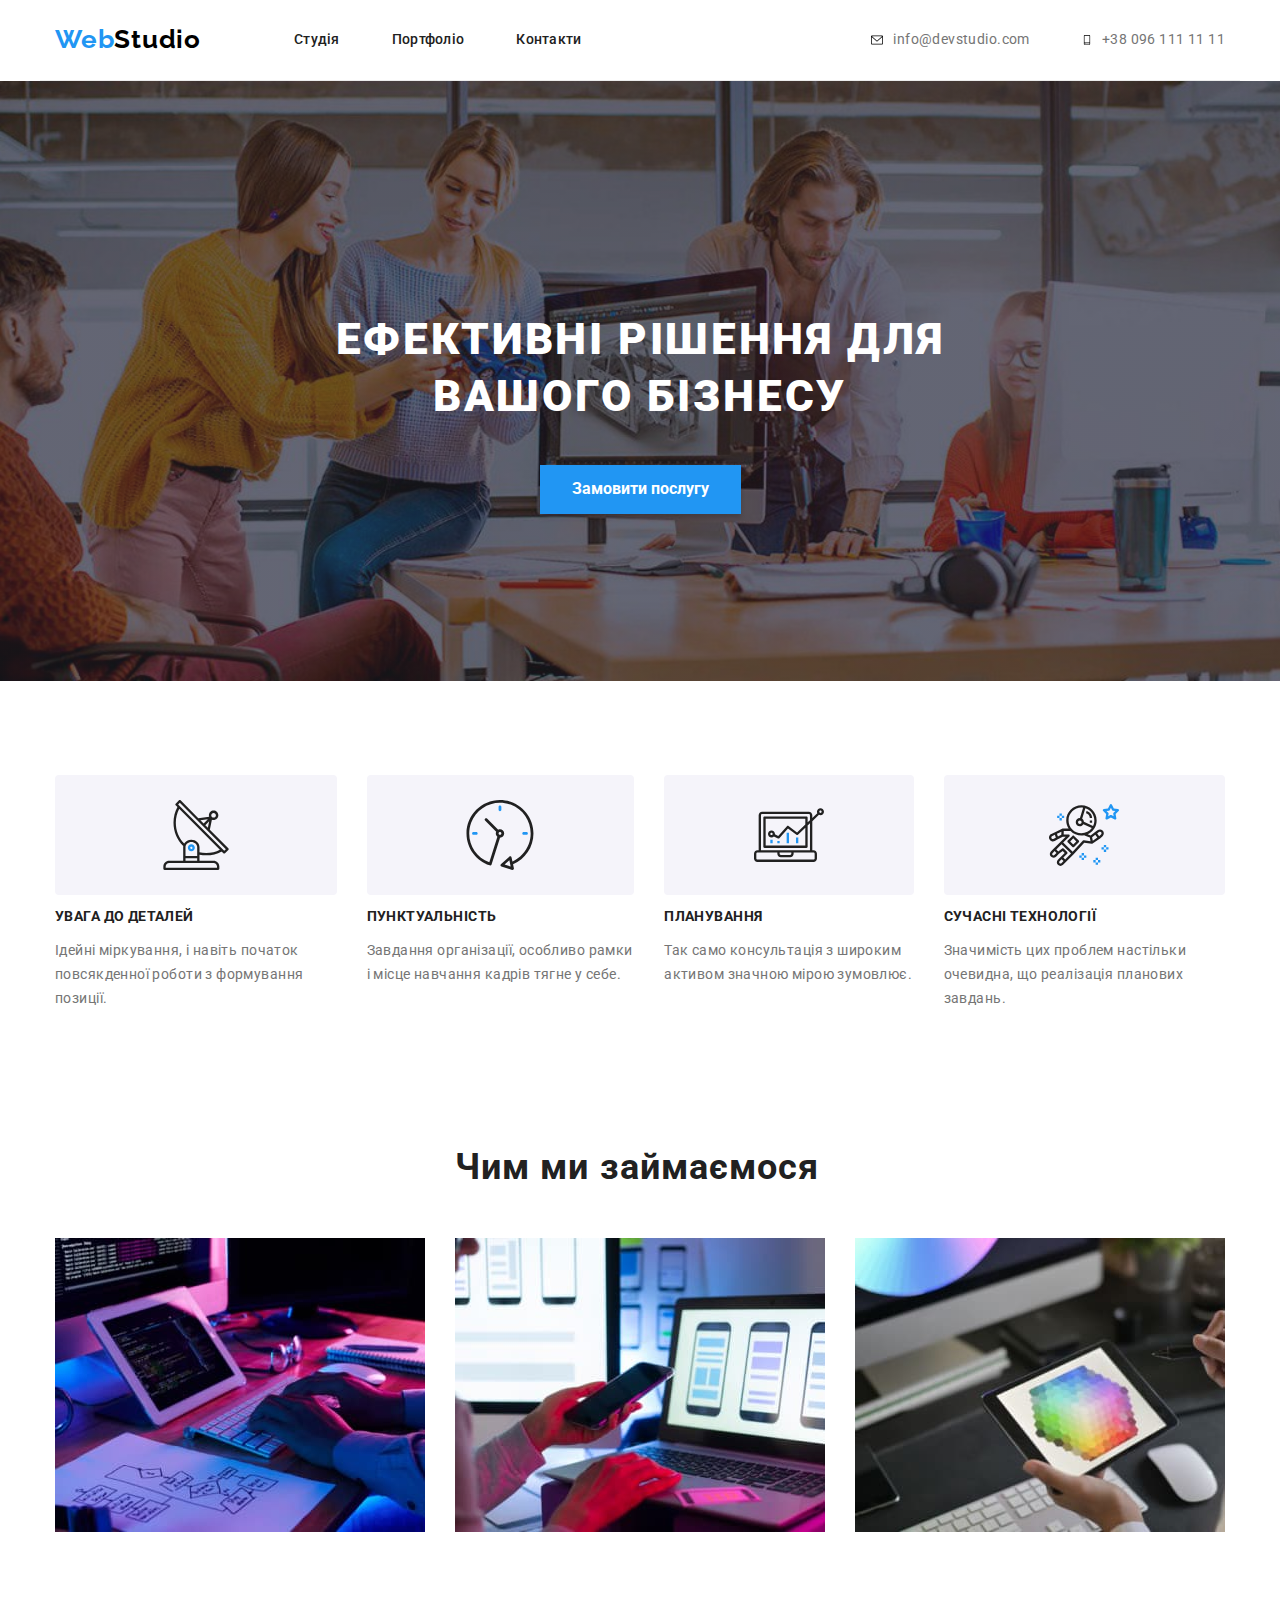
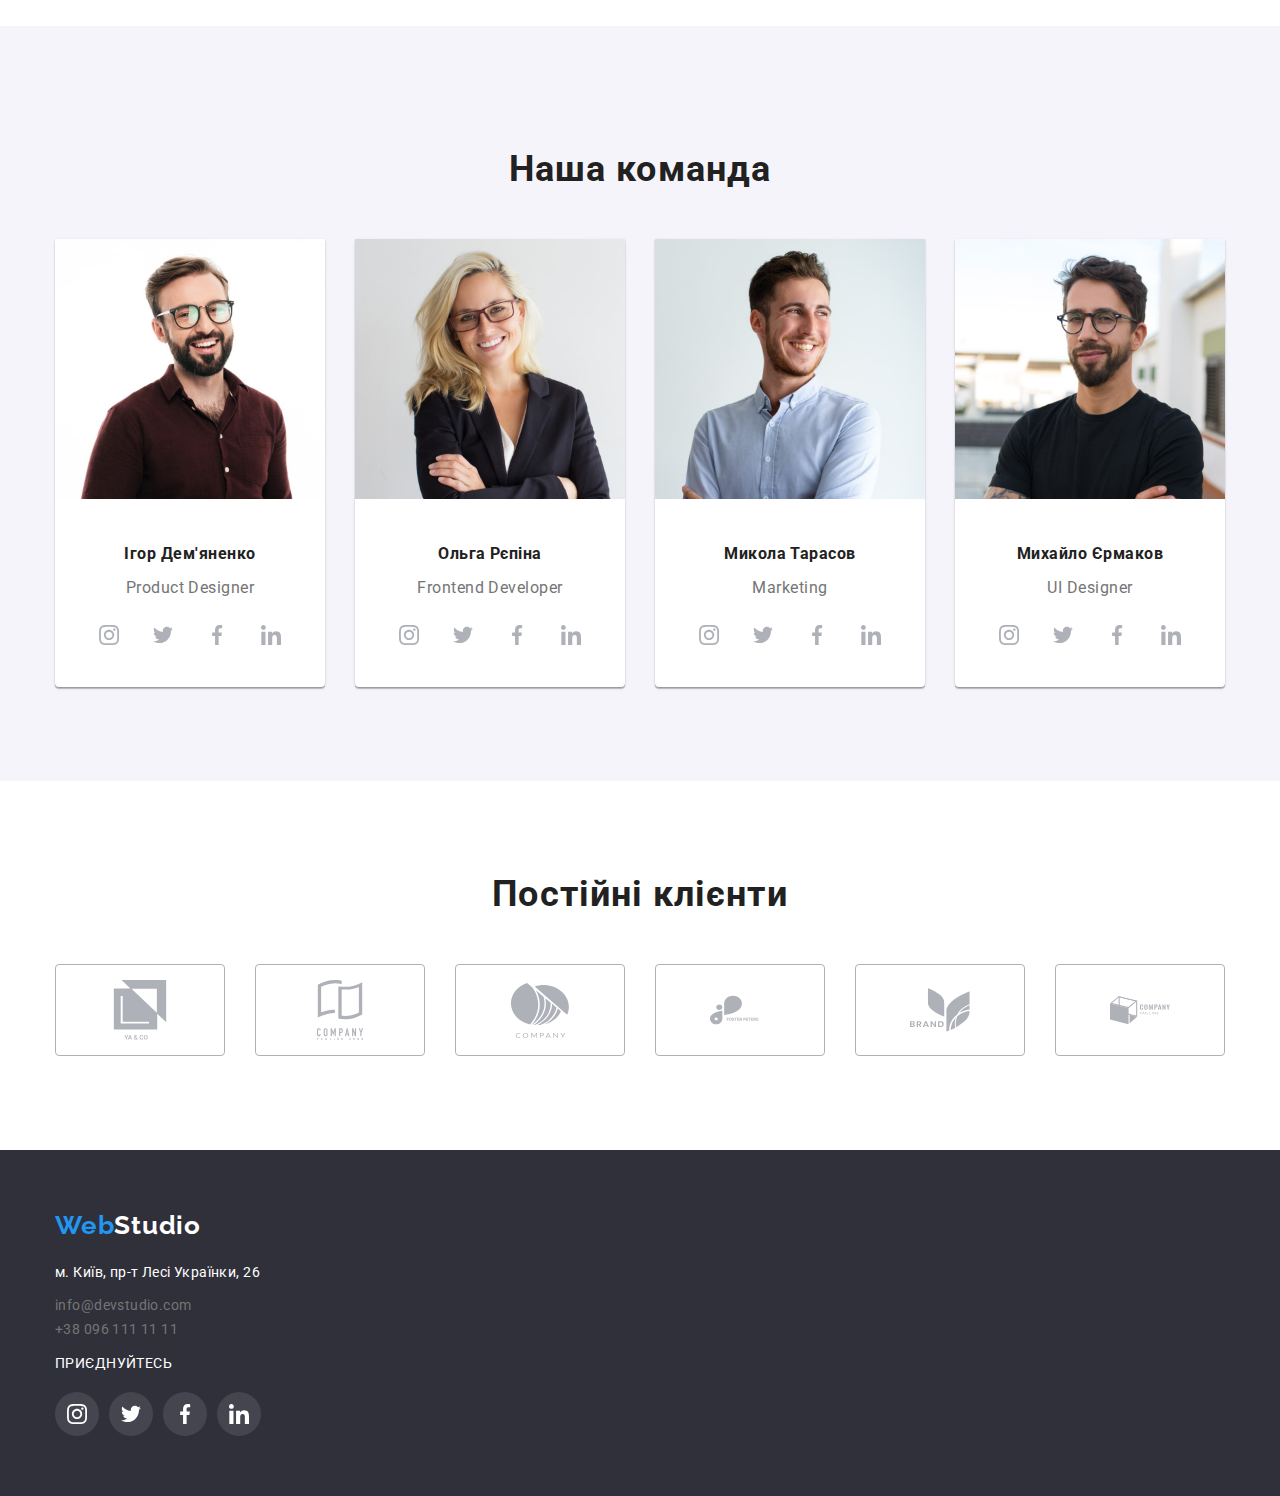
==== commit 824fa19f: "kokokoko" ====
--- a/index.html
+++ b/index.html
@@ -31,36 +31,34 @@
             <li><a href="#" class="navigation-col">Контакти</a></li>
           </ul>
         </nav>
-        <div class="mailtelo">
-          <ul class="navigation">
-            <li>
-              <a href="mailto:info@devstudio.com" class="navig-adres">
-                <svg
-                  aria-label="пошта"
-                  class="navig-adres conta-ic"
-                  width="12px"
-                  height="16px"
-                >
-                  <use href="./images/icons.svg#icon-mail-icon"></use>
-                </svg>
-                info@devstudio.com
-              </a>
-            </li>
-            <li>
-              <a href="tel:+380961111111" class="navig-adres">
-                <svg
-                  aria-label="телефон"
-                  class="navig-adres conta-ic"
-                  width="10"
-                  height="16"
-                >
-                  <use href="./images/icons.svg#icon-smartphone"></use>
-                </svg>
-                +38 096 111 11 11
-              </a>
-            </li>
-          </ul>
-        </div>
+        <ul class="navigation">
+          <li>
+            <a href="mailto:info@devstudio.com" class="navig-adres">
+              <svg
+                aria-label="пошта"
+                class="navig-adres conta-ic"
+                width="12px"
+                height="16px"
+              >
+                <use href="./images/icons.svg#icon-mail-icon"></use>
+              </svg>
+              info@devstudio.com
+            </a>
+          </li>
+          <li>
+            <a href="tel:+380961111111" class="navig-adres">
+              <svg
+                aria-label="телефон"
+                class="navig-adres conta-ic"
+                width="10"
+                height="16"
+              >
+                <use href="./images/icons.svg#icon-smartphone"></use>
+              </svg>
+              +38 096 111 11 11
+            </a>
+          </li>
+        </ul>
       </div>
     </header>
     <main>
@@ -75,6 +73,11 @@
         <div class="conteiner">
           <ul class="description-tx">
             <li>
+              <div class="box-svg">
+                <svg aria-label="особливості" width="70px" height="70px">
+                  <use href="./images/icons.svg#icon-antenna"></use>
+                </svg>
+              </div>
               <h3 class="list">Увага до деталей</h3>
               <p class="list-description">
                 Ідейні міркування, і навіть початок повсякденної роботи з
@@ -82,6 +85,11 @@
               </p>
             </li>
             <li>
+              <div class="box-svg">
+                <svg aria-label="особливості" width="70px" height="70px">
+                  <use href="./images/icons.svg#icon-clock"></use>
+                </svg>
+              </div>
               <h3 class="list">Пунктуальність</h3>
               <p class="list-description">
                 Завдання організації, особливо рамки і місце навчання кадрів
@@ -89,12 +97,22 @@
               </p>
             </li>
             <li>
+              <div class="box-svg">
+                <svg aria-label="особливості" width="70px" height="70px">
+                  <use href="./images/icons.svg#icon-diagram"></use>
+                </svg>
+              </div>
               <h3 class="list">Планування</h3>
               <p class="list-description">
                 Так само консультація з широким активом значною мірою зумовлює.
               </p>
             </li>
             <li>
+              <div class="box-svg">
+                <svg aria-label="особливості" width="70px" height="70px">
+                  <use href="./images/icons.svg#icon-astronaut"></use>
+                </svg>
+              </div>
               <h3 class="list">Сучасні технології</h3>
               <p class="list-description">
                 Значимість цих проблем настільки очевидна, що реалізація
@@ -149,6 +167,36 @@
               <div class="name-kenty">
                 <h3 class="name-staff">Ігор Дем'яненко</h3>
                 <p class="about-staff">Product Designer</p>
+                <ul class="social-list">
+                  <li class="social-list-item">
+                    <a href="" class="social-list-link">
+                      <svg aria-label="інста" class="social-list-icon">
+                        <use href="./images/icons.svg#icon-instagram"></use>
+                      </svg>
+                    </a>
+                  </li>
+                  <li class="social-list-item">
+                    <a href="" class="social-list-link">
+                      <svg aria-label="твітер" class="social-list-icon">
+                        <use href="./images/icons.svg#icon-twitter"></use>
+                      </svg>
+                    </a>
+                  </li>
+                  <li class="social-list-item">
+                    <a href="" class="social-list-link">
+                      <svg aria-label="фейсбук" class="social-list-icon">
+                        <use href="./images/icons.svg#icon-facebook"></use>
+                      </svg>
+                    </a>
+                  </li>
+                  <li class="social-list-item">
+                    <a href="" class="social-list-link">
+                      <svg aria-label="лінкедін" class="social-list-icon">
+                        <use href="./images/icons.svg#icon-linkedin"></use>
+                      </svg>
+                    </a>
+                  </li>
+                </ul>
               </div>
             </li>
             <li class="about-team-back">
@@ -161,6 +209,36 @@
               <div class="name-kenty">
                 <h3 class="name-staff">Ольга Рєпіна</h3>
                 <p class="about-staff">Frontend Developer</p>
+                <ul class="social-list">
+                  <li class="social-list-item">
+                    <a href="" class="social-list-link">
+                      <svg aria-label="інста" class="social-list-icon">
+                        <use href="./images/icons.svg#icon-instagram"></use>
+                      </svg>
+                    </a>
+                  </li>
+                  <li class="social-list=item">
+                    <a href="" class="social-list-link">
+                      <svg aria-label="твітер" class="social-list-icon">
+                        <use href="./images/icons.svg#icon-twitter"></use>
+                      </svg>
+                    </a>
+                  </li>
+                  <li class="social-list-item">
+                    <a href="" class="social-list-link">
+                      <svg aria-label="фейсбук" class="social-list-icon">
+                        <use href="./images/icons.svg#icon-facebook"></use>
+                      </svg>
+                    </a>
+                  </li>
+                  <li class="social-list-item">
+                    <a href="" class="social-list-link">
+                      <svg aria-label="лінкедін" class="social-list-icon">
+                        <use href="./images/icons.svg#icon-linkedin"></use>
+                      </svg>
+                    </a>
+                  </li>
+                </ul>
               </div>
             </li>
             <li class="about-team-back">
@@ -173,6 +251,36 @@
               <div class="name-kenty">
                 <h3 class="name-staff">Микола Тарасов</h3>
                 <p class="about-staff">Marketing</p>
+                <ul class="social-list">
+                  <li class="social-list-item">
+                    <a href="" class="social-list-link">
+                      <svg aria-label="інста" class="social-list-icon">
+                        <use href="./images/icons.svg#icon-instagram"></use>
+                      </svg>
+                    </a>
+                  </li>
+                  <li class="social-list-item">
+                    <a href="" class="social-list-link">
+                      <svg aria-label="твітер" class="social-list-icon">
+                        <use href="./images/icons.svg#icon-twitter"></use>
+                      </svg>
+                    </a>
+                  </li>
+                  <li class="social-list-item">
+                    <a href="" class="social-list-link">
+                      <svg aria-label="фейсбук" class="social-list-icon">
+                        <use href="./images/icons.svg#icon-facebook"></use>
+                      </svg>
+                    </a>
+                  </li>
+                  <li class="social-list-item">
+                    <a href="" class="social-list-link">
+                      <svg aria-label="лінкедін" class="social-list-icon">
+                        <use href="./images/icons.svg#icon-linkedin"></use>
+                      </svg>
+                    </a>
+                  </li>
+                </ul>
               </div>
             </li>
             <li class="about-team-back">
@@ -185,6 +293,36 @@
               <div class="name-kenty">
                 <h3 class="name-staff">Михайло Єрмаков</h3>
                 <p class="about-staff">UI Designer</p>
+                <ul class="social-list">
+                  <li class="social-list-item">
+                    <a href="" class="social-list-link">
+                      <svg aria-label="інста" class="social-list-icon">
+                        <use href="./images/icons.svg#icon-instagram"></use>
+                      </svg>
+                    </a>
+                  </li>
+                  <li class="social-list-item">
+                    <a href="" class="social-list-link">
+                      <svg aria-label="твітер" class="social-list-icon">
+                        <use href="./images/icons.svg#icon-twitter"></use>
+                      </svg>
+                    </a>
+                  </li>
+                  <li class="social-list-item">
+                    <a href="" class="social-list-link">
+                      <svg aria-label="фейсбук" class="social-list-icon">
+                        <use href="./images/icons.svg#icon-facebook"></use>
+                      </svg>
+                    </a>
+                  </li>
+                  <li class="social-list-item">
+                    <a href="" class="social-list-link">
+                      <svg aria-label="лінкедін" class="social-list-icon">
+                        <use href="./images/icons.svg#icon-linkedin"></use>
+                      </svg>
+                    </a>
+                  </li>
+                </ul>
               </div>
             </li>
           </ul>
@@ -192,12 +330,56 @@
       </section>
       <section>
         <div class="conteiner kliet">
-          <h2 class="list-images-work">Постійні клієнти</h2>
+          <h2 class="list-images-work clients-work">Постійні клієнти</h2>
+          <ul class="us-clients">
+            <li>
+              <a href="#" class="box-client">
+                <svg aria-label="клієнти" width="106px" height="60px">
+                  <use href="./images/icons.svg#icon-yaco-icon"></use>
+                </svg>
+              </a>
+            </li>
+            <li>
+              <a href="#" class="box-client">
+                <svg aria-label="клієнти" width="106px" height="60px">
+                  <use href="./images/icons.svg#icon-tagline-icon"></use>
+                </svg>
+              </a>
+            </li>
+            <li>
+              <a href="#" class="box-client">
+                <svg aria-label="клієнти" width="106px" height="60px">
+                  <use href="./images/icons.svg#icon-company-icon"></use>
+                </svg>
+              </a>
+            </li>
+            <li>
+              <a href="#" class="box-client">
+                <svg aria-label="клієнти" width="106px" height="60px">
+                  <use href="./images/icons.svg#icon-foster-icon"></use>
+                </svg>
+              </a>
+            </li>
+            <li>
+              <a href="#" class="box-client">
+                <svg aria-label="клієнти" width="106px" height="60px">
+                  <use href="./images/icons.svg#icon-brend-icon"></use>
+                </svg>
+              </a>
+            </li>
+            <li>
+              <a href="#" class="box-client">
+                <svg aria-label="клієнти" width="106px" height="60px">
+                  <use href="./images/icons.svg#icon-tagline-comp-icon"></use>
+                </svg>
+              </a>
+            </li>
+          </ul>
         </div>
       </section>
     </main>
     <footer class="web-footer">
-      <div class="conteiner footer-logo">
+      <div class="conteiner social-footer">
         <a class="logo-w-footer" href="./index.html">
           <span class="logo">Web</span>Studio
         </a>
@@ -224,6 +406,39 @@
             </li>
           </ul>
         </address>
+        <div>
+          <p class="tx-footer">Приєднуйтесь</p>
+          <ul class="footer-icon-list">
+            <li>
+              <a href="#" class="social-footer-link">
+                <svg aria-label="інста" class="social-footer-icon">
+                  <use href="./images/icons.svg#icon-instagram"></use>
+                </svg>
+              </a>
+            </li>
+            <li>
+              <a href="#" class="social-footer-link">
+                <svg aria-label="твітер" class="social-footer-icon">
+                  <use href="./images/icons.svg#icon-twitter"></use>
+                </svg>
+              </a>
+            </li>
+            <li>
+              <a href="#" class="social-footer-link">
+                <svg aria-label="фейсбук" class="social-footer-icon">
+                  <use href="./images/icons.svg#icon-facebook"></use>
+                </svg>
+              </a>
+            </li>
+            <li>
+              <a href="#" class="social-footer-link">
+                <svg aria-label="лінкедін" class="social-footer-icon">
+                  <use href="./images/icons.svg#icon-linkedin"></use>
+                </svg>
+              </a>
+            </li>
+          </ul>
+        </div>
       </div>
     </footer>
   </body>
--- a/css/styles.css
+++ b/css/styles.css
@@ -1,408 +1,514 @@
 :root {
-    --p-text-color: #757575;
-    --bacground-color: #ffffff;
-    --another-bacground-color: #f5f4fa;
-    --board-bacground-color: #2f303a;
-    --titel-link-color: #212121;
-    --contacts-link-color: #757575;
-    --hovers-and-logo-color: #2196f3;
-    --logo-w-color: #000000;
-    --logo-plus-color: #ffffff;
-    --address-bord-color: #ffffff;
-    --botton-colors-portfolio: #f5f4fa;
-    --bacground-color-knopka: #188CE8;
-    --bacground-color-advantages:#F5F4FA;
-    --border-portfolio-pic: #EEEEEE;
+  --p-text-color: #757575;
+  --bacground-color: #ffffff;
+  --another-bacground-color: #f5f4fa;
+  --board-bacground-color: #2f303a;
+  --titel-link-color: #212121;
+  --contacts-link-color: #757575;
+  --hovers-and-logo-color: #2196f3;
+  --logo-w-color: #000000;
+  --logo-plus-color: #ffffff;
+  --address-bord-color: #ffffff;
+  --botton-colors-portfolio: #f5f4fa;
+  --bacground-color-knopka: #188ce8;
+  --bacground-color-advantages: #f5f4fa;
+  --border-portfolio-pic: #eeeeee;
+  --social-icon-color: #afb1b8;
 }
 h1,
 h2,
 h3,
 h4,
 p {
- 
 }
 ul,
 ol {
-    margin-top: 0;
-    margin-bottom: 0;
-    padding-left: 0;
+  margin-top: 0;
+  margin-bottom: 0;
+  padding-left: 0;
 }
 button {
-    cursor: pointer;
+  cursor: pointer;
 }
 img {
-    display: block;
-max-width: 100%;
-height: auto;
+  display: block;
+  max-width: 100%;
+  height: auto;
 }
 .list {
-    list-style: none;
+  list-style: none;
 }
 .link {
-    text-decoration: none;
+  text-decoration: none;
 }
 body {
-    font-family: 'Roboto', sans-serif;
-    font-size: 14px;
-   letter-spacing: 0.03em;
-    color: var(--titel-link-color);
+  font-family: "Roboto", sans-serif;
+  font-size: 14px;
+  letter-spacing: 0.03em;
+  color: var(--titel-link-color);
 }
 .conteiner {
-    width: 1200px;
-margin-left: auto;
-margin-right: auto;
-padding-left: 15px;
-padding-right: 15px;
+  width: 1200px;
+  margin-left: auto;
+  margin-right: auto;
+  padding-left: 15px;
+  padding-right: 15px;
 }
 .logo {
-    font-weight: 700;
-    font-size: 26px;
-    line-height: 1.2;
-font-family: 'Raleway', sans-serif;
-    letter-spacing: 0.03em;
-    color: var(--hovers-and-logo-color)
-}
-    .logo-w {
-        color: var(--logo-w-color);
-         margin-right: 93px;
-         padding-top: 24px;
-         padding-bottom: 25px;
-font-weight: 700;
-font-size: 26px;
-line-height: 1.2;
-font-family: 'Raleway', sans-serif;
-letter-spacing: 0.03em;
-text-decoration: none;
-}
-.footer-logo {
-}
-    .logo-w-footer { 
-    color: var(--bacground-color);
-    font-weight: 700;
-    font-size: 26px;
-    line-height: 1.2;
-    font-family: 'Raleway', sans-serif;
-    letter-spacing: 0.03em;
-    text-decoration: none;
-}
-    .navigation {
-display: flex;
-column-gap: 52px;
-            font-weight: 500;
-            font-size: 14px;
-            line-height: 1.1;
-            letter-spacing: 0.02em;
-    }
-    .navigation-col {
-        color: var(--titel-link-color);
-        text-decoration: none;
-    }
-    .nav-roof {
-        display: flex;
-        align-items: center;
-    }   
-    .navigation-col:hover, 
-        .navigation-col:focus {
-            color: var(--hovers-and-logo-color);
-        }
-    .navig-adres {
-        font-weight: 400;
-        font-size: 14px;
-        line-height: 1.7;
-        font-style: normal;
-        letter-spacing: 0.03em;
-        color: var(--contacts-link-color);
-        text-decoration: none;    
-        display: flex;
-    }
-    .navig-adres:hover,
-    .navig-adres:focus {
-        color: var(--hovers-and-logo-color)
-    }
-    .conta-ic {
-margin-right: 10px;
-margin-top: auto;
-margin-bottom: auto;
-justify-items: center;
+  font-weight: 700;
+  font-size: 26px;
+  line-height: 1.2;
+  font-family: "Raleway", sans-serif;
+  letter-spacing: 0.03em;
+  color: var(--hovers-and-logo-color);
+}
+.logo-w {
+  color: var(--logo-w-color);
+  margin-right: 93px;
+  padding-top: 24px;
+  padding-bottom: 25px;
+  font-weight: 700;
+  font-size: 26px;
+  line-height: 1.2;
+  font-family: "Raleway", sans-serif;
+  letter-spacing: 0.03em;
+  text-decoration: none;
+}
+
+.logo-w-footer {
+  color: var(--bacground-color);
+  font-weight: 700;
+  font-size: 26px;
+  line-height: 1.2;
+  font-family: "Raleway", sans-serif;
+  letter-spacing: 0.03em;
+  text-decoration: none;
+}
+.navigation {
+  display: flex;
+  column-gap: 52px;
+  font-weight: 500;
+  font-size: 14px;
+  line-height: 1.1;
+  letter-spacing: 0.02em;
+}
+.navigation-col {
+  color: var(--titel-link-color);
+  text-decoration: none;
+}
+.nav-roof {
+  display: flex;
+  align-items: center;
+}
+.navigation-col:hover,
+.navigation-col:focus {
+  color: var(--hovers-and-logo-color);
+}
+.navig-adres {
+  font-weight: 400;
+  font-size: 14px;
+  line-height: 1.7;
+  font-style: normal;
+  letter-spacing: 0.03em;
+  color: var(--contacts-link-color);
+  text-decoration: none;
+  display: flex;
+}
+.navig-adres:hover,
+.navig-adres:focus {
+  fill: var(--hovers-and-logo-color);
+  color: var(--hovers-and-logo-color);
+}
+.conta-ic {
+  margin-right: 10px;
+  margin-top: auto;
+  margin-bottom: auto;
+  justify-items: center;
 }
 .conta-ic:hover,
 .conta-ic:focus {
-    color: var(--hovers-and-logo-color);
-}
-
+  color: var(--hovers-and-logo-color);
+}
+.social-list {
+  display: flex;
+  justify-content: center;
+  column-gap: 10px;
+}
+.social-list-icon {
+  width: 20px;
+  height: 20px;
+  fill: var(--social-icon-color);
+}
+.social-list-link {
+  width: 44px;
+  height: 44px;
+  border-radius: 50%;
+  background-color: var(--bacground-color);
+  display: flex;
+  align-items: center;
+  justify-content: center;
+}
+.tx-footer {
+  margin-bottom: 20px;
+  color: var(--bacground-color);
+  font-weight: 700px;
+  font-size: 14px;
+  line-height: 1.14;
+  text-align: left;
+  text-transform: uppercase;
+}
+.footer-icon-list {
+  display: flex;
+  column-gap: 10px;
+}
+.social-footer-link {
+  display: flex;
+  width: 44px;
+  height: 44px;
+  justify-content: center;
+  align-items: center;
+  background-color: rgba(255, 255, 255, 0.1);
+  border-radius: 50%;
+}
+.social-footer-link:hover,
+.social-footer-link:focus {
+  background-color: var(--hovers-and-logo-color);
+}
+.social-footer-link .social-footer-icon,
+.social-footer-link .social-footer-icon {
+  fill: var(--bacground-color);
+}
+.social-footer-link:hover,
+.social-footer-link:focus {
+  color: var(--hovers-and-logo-color);
+}
+.social-footer {
+  display: flex;
+  align-items: baseline;
+  flex-direction: column;
+}
+.social-footer-icon {
+  width: 20px;
+  height: 20px;
+  fill: var(--bacground-color);
+}
+
+.social-list-link:hover,
+.social-list-link:focus {
+  background-color: var(--hovers-and-logo-color);
+}
+.social-list-link:hover .social-list-icon,
+.social-list-link:focus .social-list-icon {
+  fill: var(--bacground-color);
+}
 .header-conteiner {
-display: flex;
-align-items: center;
-        justify-content: space-between;
-        border-bottom: 1px solid #ececec;
-    }
-    .board {
-        /* width: 1600px;
+  display: flex;
+  align-items: center;
+  justify-content: space-between;
+  border-bottom: 1px solid #ececec;
+}
+.board {
+  /* width: 1600px;
         height: 600px; */
-        padding-top: 200px;
-        padding-bottom: 200px;
-        margin-left: auto;
-        margin-right: auto;
-        background-color: var(--board-bacground-color);
-        background-image: linear-gradient(rgba(47, 48, 58, 0.4), rgba(47, 48, 58, 0.4)), url(../images/bordimg.jpg);
-        background-repeat: no-repeat;
-        background-size: cover;
-        background-position: center;
-        max-width: 1600px;
-        height: 600px;
-    }
-.about-team-back {
-        width: 270px;
-        height: 368px;
-    background: var(--bacground-color);
-    box-shadow: 0px 1px 3px rgba(0, 0, 0, 0.12);
-     0px 1px 1px rgba(0, 0, 0, 0.14);
-      0px 2px 1px rgba(0, 0, 0, 0.2);
-        box-shadow: 0px 0px 4px 4px;
-} 
+  padding-top: 200px;
+  padding-bottom: 200px;
+  margin-left: auto;
+  margin-right: auto;
+  background-color: var(--board-bacground-color);
+  background-image: linear-gradient(
+      rgba(47, 48, 58, 0.4),
+      rgba(47, 48, 58, 0.4)
+    ),
+    url(../images/bordimg.jpg);
+  background-repeat: no-repeat;
+  background-size: cover;
+  background-position: center;
+  max-width: 1600px;
+  height: 600px;
+}
 .board-knopka {
-    width: 700px;
-}
-    .zagolovok {
-    display: flex;
-    align-items: center;
-                 margin-left: auto;
-         margin-right: auto;
-              margin-bottom: 40px;
-        font-weight: 900;
-        font-size: 44px;
-        line-height: 1.3;
-        text-align: center;
-        letter-spacing: 0.06em;
-        text-transform: uppercase;
-        color: var(--address-bord-color);
-    }
-.knopka { cursor: pointer;
-     display: block;
-padding-left: 32px;
-padding-right: 32px;
-padding-bottom: 10px;
-padding-top: 10px;
-     margin-left: auto;
-     margin-right: auto;
-font-family: inherit;
-font-weight: 700;
-            font-size: 16px;
-            line-height: 1.8;
-            color: var(--logo-plus-color);
-            background: var(--hovers-and-logo-color);
-box-shadow: 0px 4px 4px rgba(0, 0, 0, 0.15);
-    border: none;
-
-            /* identical to box height, or 188% */
+  width: 700px;
+}
+.zagolovok {
+  display: flex;
+  align-items: center;
+  margin-left: auto;
+  margin-right: auto;
+  margin-bottom: 40px;
+  font-weight: 900;
+  font-size: 44px;
+  line-height: 1.3;
+  text-align: center;
+  letter-spacing: 0.06em;
+  text-transform: uppercase;
+  color: var(--address-bord-color);
+}
+.knopka {
+  cursor: pointer;
+  display: block;
+  padding-left: 32px;
+  padding-right: 32px;
+  padding-bottom: 10px;
+  padding-top: 10px;
+  margin-left: auto;
+  margin-right: auto;
+  font-family: inherit;
+  font-weight: 700;
+  font-size: 16px;
+  line-height: 1.8;
+  color: var(--logo-plus-color);
+  background: var(--hovers-and-logo-color);
+  box-shadow: 0px 4px 4px rgba(0, 0, 0, 0.15);
+  border: none;
+
+  /* identical to box height, or 188% */
 }
 .knopka:hover,
 .knopka:focus {
-
-    background-color: var(--hovers-and-logo-color);
-    color: var(--address-bord-color);
-background: var(--bacground-color-knopka);
-    box-shadow: 0px 4px 4px rgba(0, 0, 0, 0.15);
-    border-radius: 4px;
+  background-color: var(--hovers-and-logo-color);
+  color: var(--address-bord-color);
+  background: var(--bacground-color-knopka);
+  box-shadow: 0px 4px 4px rgba(0, 0, 0, 0.15);
+  border-radius: 4px;
 }
 .portfolio-pic-back {
-        width: 370px;
-        background: var(--bacground-color);
-        border: 1px solid var(--border-portfolio-pic);
-}
-.visually-hidden {position: absolute;
-    white-space: nowrap;
-    width: 1px;
-    height: 1px;
-    overflow: hidden;
-    border: 0;
-    padding: 0;
-    clip: rect(0 0 0 0);
-    clip-path: inset(50%);
-    margin: -1px;}
-        .us-tx{
-        padding-top: 94px;
-    }
-    .description-tx {
-        display: flex;
-        gap: 30px;
-    }
+  width: 370px;
+  background: var(--bacground-color);
+  border: 1px solid var(--border-portfolio-pic);
+}
+.visually-hidden {
+  position: absolute;
+  white-space: nowrap;
+  width: 1px;
+  height: 1px;
+  overflow: hidden;
+  border: 0;
+  padding: 0;
+  clip: rect(0 0 0 0);
+  clip-path: inset(50%);
+  margin: -1px;
+}
+.us-tx {
+  padding-top: 94px;
+}
+.description-tx {
+  display: flex;
+  gap: 30px;
+}
+.box-svg {
+  display: flex;
+  height: 120px;
+  justify-content: center;
+  align-items: center;
+  background-color: var(--another-bacground-color);
+  border-radius: 4px;
+  column-gap: 30px;
+}
+.box-client {
+  display: flex;
+  width: 170px;
+  height: 92px;
+  justify-content: center;
+  align-items: center;
+  border: 1px solid var(--social-icon-color);
+  border-radius: 4px;
+  fill: var(--social-icon-color);
+  margin-bottom: 94px;
+}
+.us-clients {
+  display: flex;
+  column-gap: 30px;
+}
+.box-client:hover,
+.box-client:focus {
+  border-color: var(--hovers-and-logo-color);
+  fill: var(--hovers-and-logo-color);
+}
+
+.clients-work {
+  display: flex;
+  justify-content: center;
+  padding-top: 94px;
+  margin-top: 0%;
+  margin-left: auto;
+  margin-right: auto;
+}
 .list {
-margin-bottom: 10px;
-        font-size: 14px;
-        line-height: 1.14;
-        letter-spacing: 0.03em;
-        text-transform: uppercase;
-    
-        color: var(--titel-link-color);
+  margin-bottom: 10px;
+  font-size: 14px;
+  line-height: 1.14;
+  letter-spacing: 0.03em;
+  text-transform: uppercase;
+
+  color: var(--titel-link-color);
 }
 .list-description {
- 
-
-        font-size: 14px;
-        line-height: 1.7;
-        /* or 171% */
-        letter-spacing: 0.03em;
-        color: var(--p-text-color);
+  font-size: 14px;
+  line-height: 1.7;
+  /* or 171% */
+  letter-spacing: 0.03em;
+  color: var(--p-text-color);
 }
 .what-we-do {
-    padding-top: 94px;
+  padding-top: 94px;
 }
 .what-img {
-        display: flex;
-    column-gap: 30px;
-    align-items: center;
-padding-bottom: 94px;
+  display: flex;
+  column-gap: 30px;
+  align-items: center;
+  padding-bottom: 94px;
 }
 
 .list-images-work {
-        font-size: 36px;
-        line-height: 1.1;
-        letter-spacing: 0.03em;
-        color: var(--titel-link-color);
-        margin-bottom: 50px;
-              margin-left: 400px;
-        margin-right: 400px;
+  font-size: 36px;
+  line-height: 1.1;
+  letter-spacing: 0.03em;
+  color: var(--titel-link-color);
+  margin-bottom: 50px;
+  margin-left: 400px;
+  margin-right: 400px;
 }
 .our-advantages {
-    padding-top: 94px;
-    padding-bottom: 94px;
-    background: var(--bacground-color-advantages);
+  padding-top: 94px;
+  padding-bottom: 94px;
+  background: var(--bacground-color-advantages);
 }
 .team-work {
-text-align: center;
+  text-align: center;
 }
 .profi {
-    display: flex;
-    gap: 30px;
+  display: flex;
+  gap: 30px;
 }
 .about-team-back {
-        width: 270px;
-        height: 368px;
-    background: var(--bacground-color);
-    box-shadow: 0px 1px 3px rgba(0, 0, 0, 0.12),
-     0px 1px 1px rgba(0, 0, 0, 0.14),
-      0px 2px 1px rgba(0, 0, 0, 0.2);
-        border-radius: 0px 0px 4px 4px;
+  width: 270px;
+}
+.our-advantages .about-team-back {
+  background: var(--bacground-color);
+  box-shadow: 0px 1px 3px rgba(0, 0, 0, 0.12), 0px 1px 1px rgba(0, 0, 0, 0.14),
+    0px 2px 1px rgba(0, 0, 0, 0.2);
+  border-radius: 0px 0px 4px 4px;
 }
 .name-staff {
-        font-size: 16px;
-        line-height: 1.1;
-        /* identical to box height */
-    
-        letter-spacing: 0.03em;
-        color: var(--titel-link-color);
-        margin-bottom: 10px;
+  font-size: 16px;
+  line-height: 1.1;
+  /* identical to box height */
+
+  letter-spacing: 0.03em;
+  color: var(--titel-link-color);
+  margin-bottom: 10px;
 }
 .about-staff {
-
-   
-        font-size: 16px;
-        line-height: 1.1;
-        /* identical to box height */
-    
-        letter-spacing: 0.03em;
-        color: var(--p-text-color);
+  font-size: 16px;
+  line-height: 1.1;
+  /* identical to box height */
+
+  letter-spacing: 0.03em;
+  color: var(--p-text-color);
+  margin-bottom: 16px;
 }
 .name-kenty {
-    display: block;
-text-align: center;
-padding: 30px;
+  display: block;
+  text-align: center;
+  padding: 30px;
+}
+.footer-adr {
+  display: flex;
 }
 .web-footer {
-            /* width: 1600px;
+  /* width: 1600px;
         height: 600px; */
-        background-color: var(--board-bacground-color);
-            padding-bottom: 60px;
-      padding-top: 60px
-}
-.adress{
-    display: block;
-        font-style: normal;
-        font-weight: 400;
-        font-size: 14px;
-        line-height: 1.7;
-        /* or 171% */
-    color: var(--address-bord-color);
-        letter-spacing: 0.03em;
-        text-decoration: none;
+  background-color: var(--board-bacground-color);
+  padding-bottom: 60px;
+  padding-top: 60px;
+}
+.adress {
+  display: block;
+  font-style: normal;
+  font-weight: 400;
+  font-size: 14px;
+  line-height: 1.7;
+  /* or 171% */
+  color: var(--address-bord-color);
+  letter-spacing: 0.03em;
+  text-decoration: none;
 }
 address {
- margin-top: 20px;
-}
-ul {list-style: none;
-}
-.adre-s:not(:last-child){
-    margin-bottom: 9px;
+  margin-top: 20px;
+}
+ul {
+  list-style: none;
+}
+.adre-s:not(:last-child) {
+  margin-bottom: 9px;
 }
 .button-portfolio:not(:last-child) {
-    margin-right: 8px;
+  margin-right: 8px;
 }
 .button-portfolio {
-   font-family: inherit;
-   font-weight: 500;
-        font-size: 16px;
-        line-height: 1.6;
-        /* identical to box height, or 162% */
-    
-        text-align: center;
-        letter-spacing: 0.03em;
-    cursor: pointer;
-        height: 38px;
-        border-radius: 4px;
-    background-color: var(--botton-colors-portfolio);
-     margin-right: 8px;
-     padding: 6px 22px;
-     border: none;
+  font-family: inherit;
+  font-weight: 500;
+  font-size: 16px;
+  line-height: 1.6;
+  /* identical to box height, or 162% */
+
+  text-align: center;
+  letter-spacing: 0.03em;
+  cursor: pointer;
+  height: 38px;
+  border-radius: 4px;
+  background-color: var(--botton-colors-portfolio);
+  margin-right: 8px;
+  padding: 6px 22px;
+  border: none;
 }
 .button-portfolio:hover,
 .button-portfolio:focus {
-    background-color: var(--hovers-and-logo-color);
-        color: var(--address-bord-color);
-        box-shadow: 0px 10px 10px -5px rgba(0, 0, 0, 0.3);
+  background-color: var(--hovers-and-logo-color);
+  color: var(--address-bord-color);
+  box-shadow: 0px 10px 10px -5px rgba(0, 0, 0, 0.3);
 }
 .portfolink {
-    display: block;
-    text-decoration: none;
+  display: block;
+  text-decoration: none;
 }
 .portfolink:hover,
 .portfolink:focus {
-   box-shadow: 0px 1px 1px rgba(0, 0, 0, 0.12), 0px 4px 4px rgba(0, 0, 0, 0.06), 1px 4px 6px rgba(0, 0, 0, 0.16);
+  box-shadow: 0px 1px 1px rgba(0, 0, 0, 0.12), 0px 4px 4px rgba(0, 0, 0, 0.06),
+    1px 4px 6px rgba(0, 0, 0, 0.16);
 }
 .buttons-portfolio-page {
-    padding-top: 94px;
-    padding-bottom: 94px;
+  padding-top: 94px;
+  padding-bottom: 94px;
 }
 .geo-port-butt {
-    display: flex;
-    align-items: center;
-justify-content: center;
-margin-bottom: 56px;    
+  display: flex;
+  align-items: center;
+  justify-content: center;
+  margin-bottom: 56px;
 }
 .pic-port {
-     display: flex;
-     flex-wrap: wrap;
-     gap: 30px;
+  display: flex;
+  flex-wrap: wrap;
+  gap: 30px;
 }
 .pot-tx {
-    padding: 20px 24px;
+  padding: 20px 24px;
 }
 .list-portfolio {
-  
-margin-bottom: 4px;
-        font-size: 18px;
-        line-height: 2;
-        /* identical to box height, or 200% */
-    
-        letter-spacing: 0.06em;
-        color: var(--titel-link-color);
+  margin-bottom: 4px;
+  font-size: 18px;
+  line-height: 2;
+  /* identical to box height, or 200% */
+
+  letter-spacing: 0.06em;
+  color: var(--titel-link-color);
 }
 .list-portfolio-hide {
-
-        font-size: 16px;
-        line-height: 2.2;
-        /* identical to box height, or 188% */
-    
-        letter-spacing: 0.03em;
-        color: var(--contacts-link-color);
-}+  font-size: 16px;
+  line-height: 2.2;
+  /* identical to box height, or 188% */
+
+  letter-spacing: 0.03em;
+  color: var(--contacts-link-color);
+}
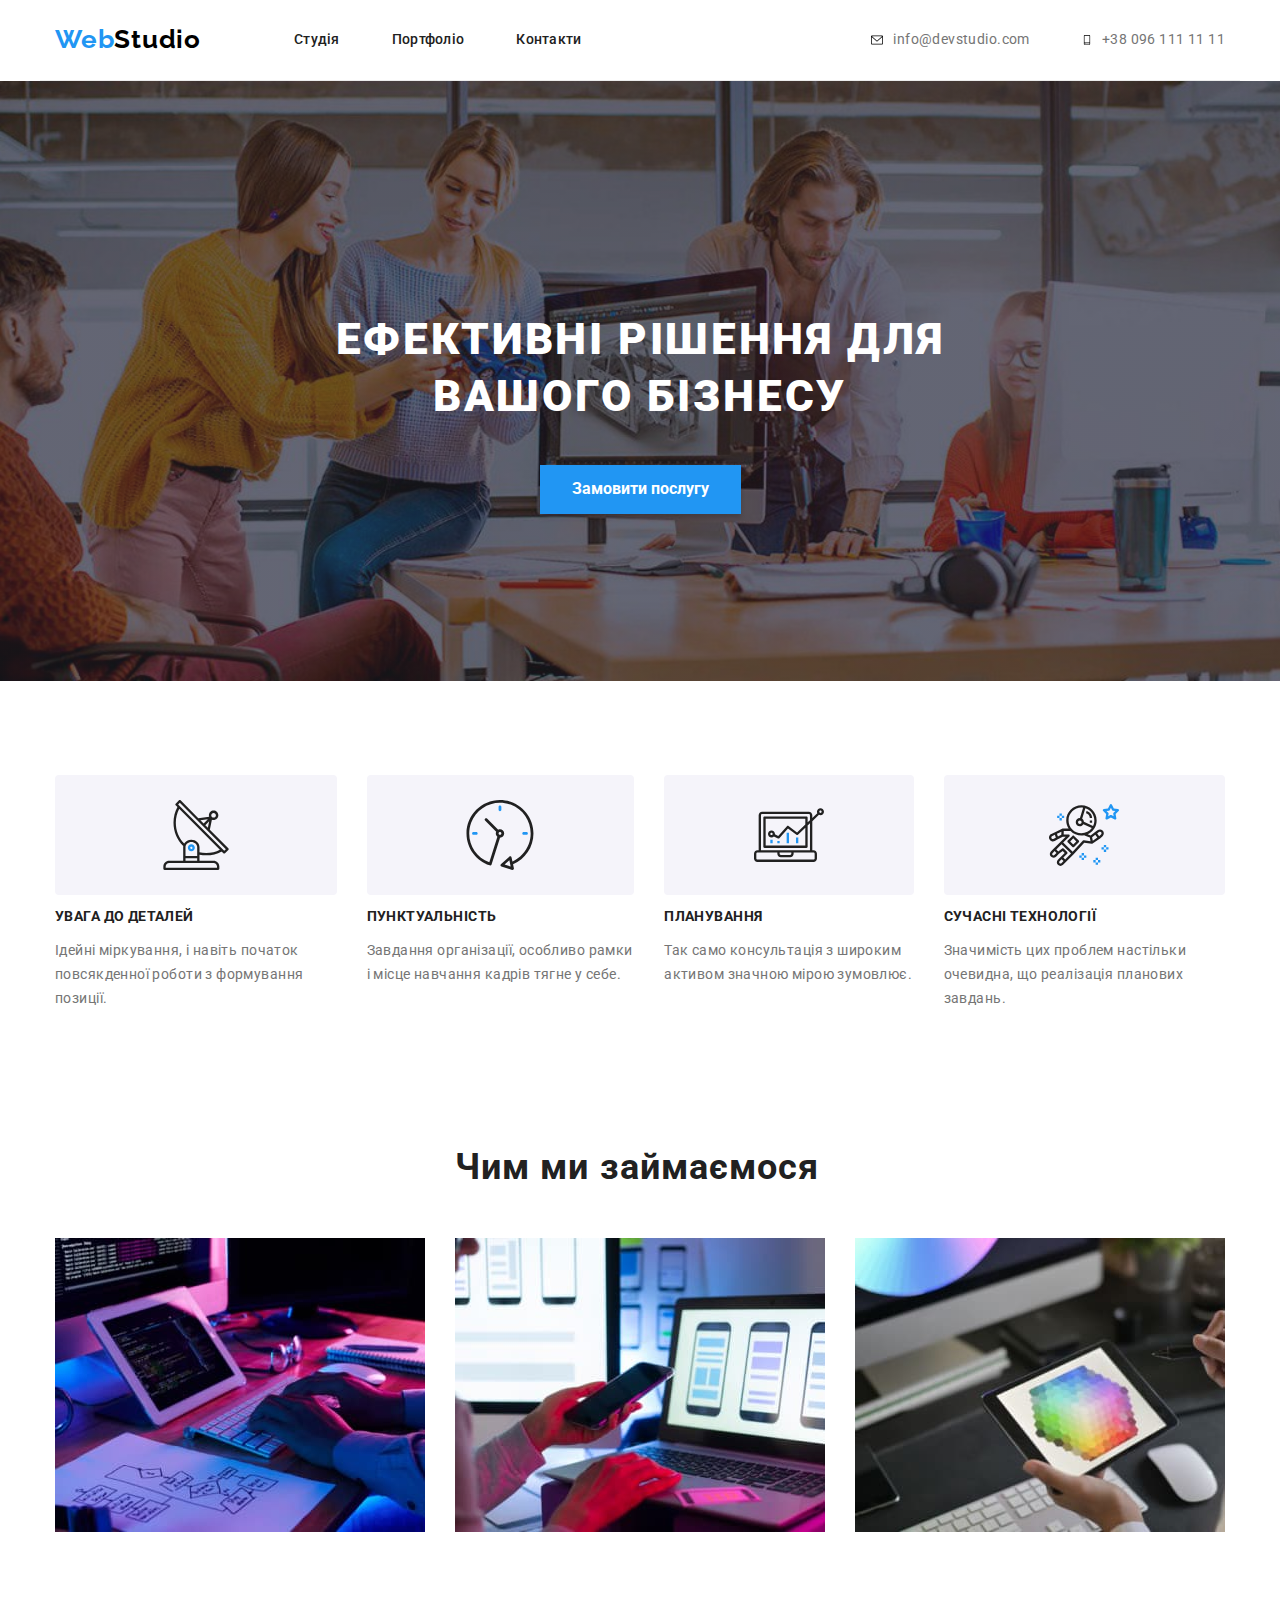
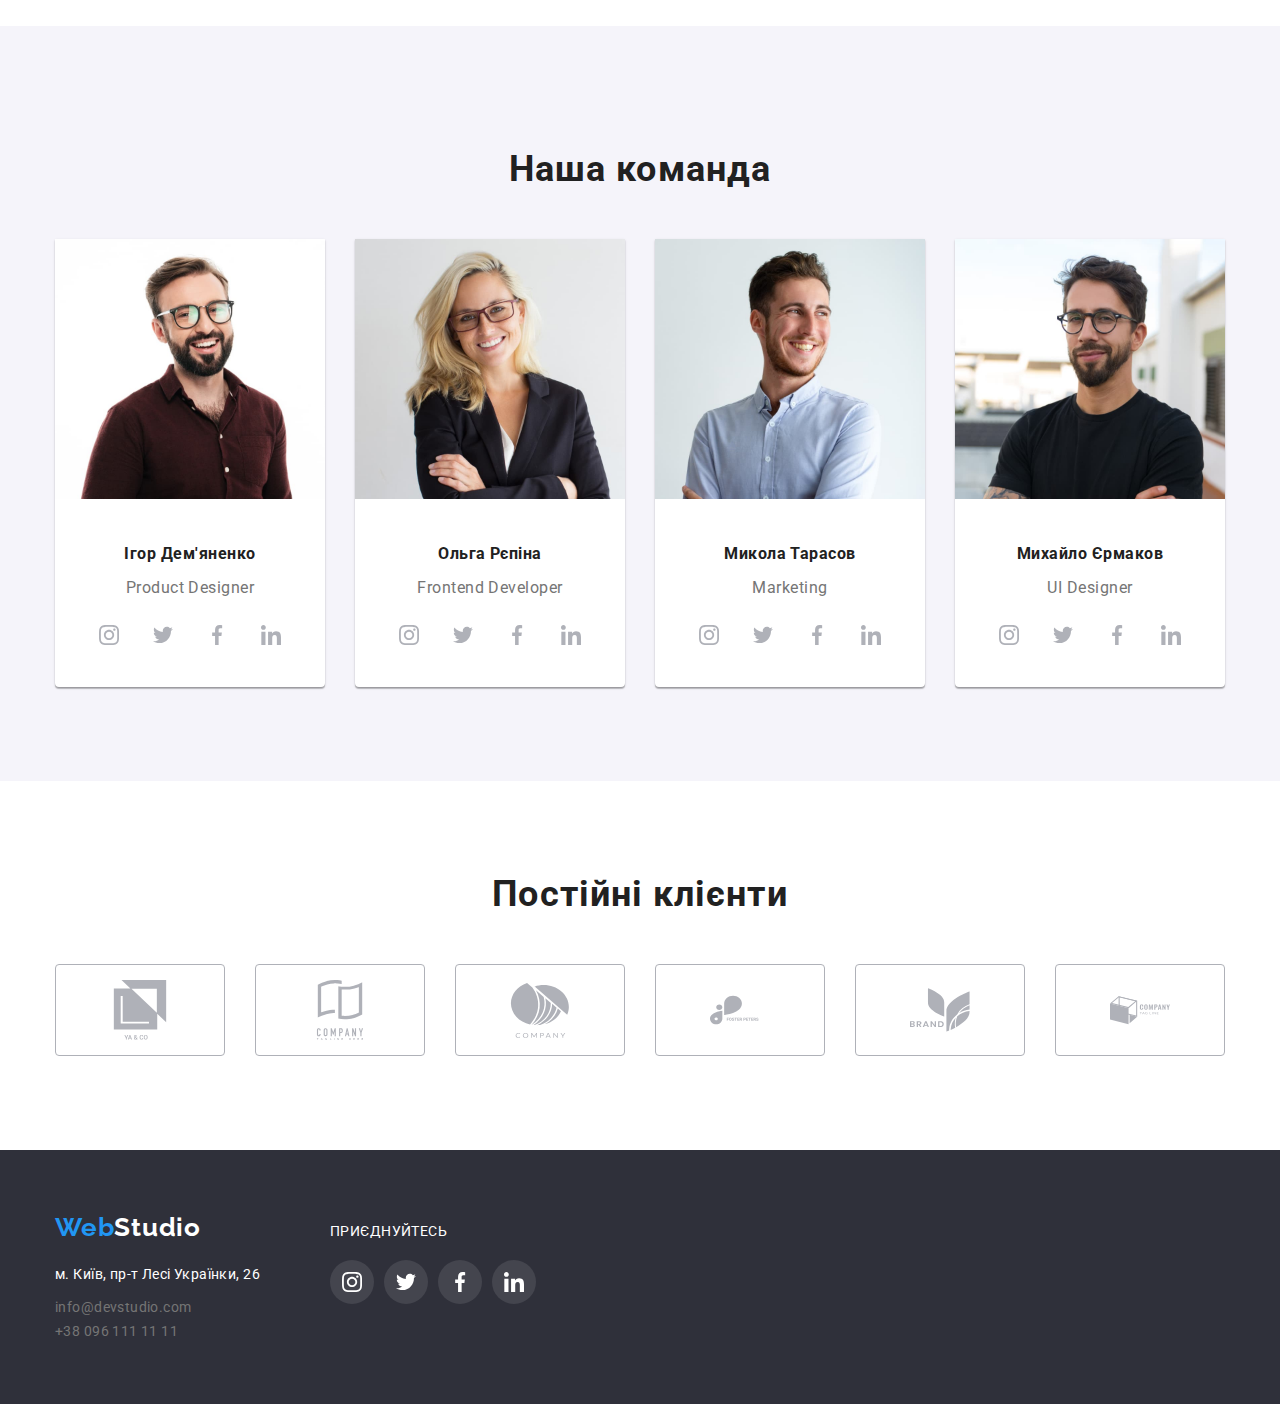
==== commit d0c07d34: "HW4" ====
--- a/index.html
+++ b/index.html
@@ -380,32 +380,34 @@
     </main>
     <footer class="web-footer">
       <div class="conteiner social-footer">
-        <a class="logo-w-footer" href="./index.html">
-          <span class="logo">Web</span>Studio
-        </a>
-        <address>
-          <ul>
-            <li class="adre-s">
-              <a
-                class="adress"
-                href="https://goo.gl/maps/diu9BWf4i3KZR2hF7"
-                rel="noopener noreferrer nofollow"
-              >
-                м. Київ, пр-т Лесі Українки, 26
-              </a>
-            </li>
-            <li>
-              <a href="mailto:info@devstudio.com" class="navig-adres">
-                info@devstudio.com
-              </a>
-            </li>
-            <li>
-              <a href="tel:+380961111111" class="navig-adres">
-                +38 096 111 11 11
-              </a>
-            </li>
-          </ul>
-        </address>
+        <div class="footer-soccial">
+          <a class="logo-w-footer" href="./index.html">
+            <span class="logo">Web</span>Studio
+          </a>
+          <address>
+            <ul>
+              <li class="adre-s">
+                <a
+                  class="adress"
+                  href="https://goo.gl/maps/diu9BWf4i3KZR2hF7"
+                  rel="noopener noreferrer nofollow"
+                >
+                  м. Київ, пр-т Лесі Українки, 26
+                </a>
+              </li>
+              <li>
+                <a href="mailto:info@devstudio.com" class="navig-adres">
+                  info@devstudio.com
+                </a>
+              </li>
+              <li>
+                <a href="tel:+380961111111" class="navig-adres">
+                  +38 096 111 11 11
+                </a>
+              </li>
+            </ul>
+          </address>
+        </div>
         <div>
           <p class="tx-footer">Приєднуйтесь</p>
           <ul class="footer-icon-list">
--- a/css/styles.css
+++ b/css/styles.css
@@ -185,7 +185,9 @@
 .social-footer {
   display: flex;
   align-items: baseline;
-  flex-direction: column;
+}
+.footer-soccial {
+  margin-right: 70px;
 }
 .social-footer-icon {
   width: 20px;
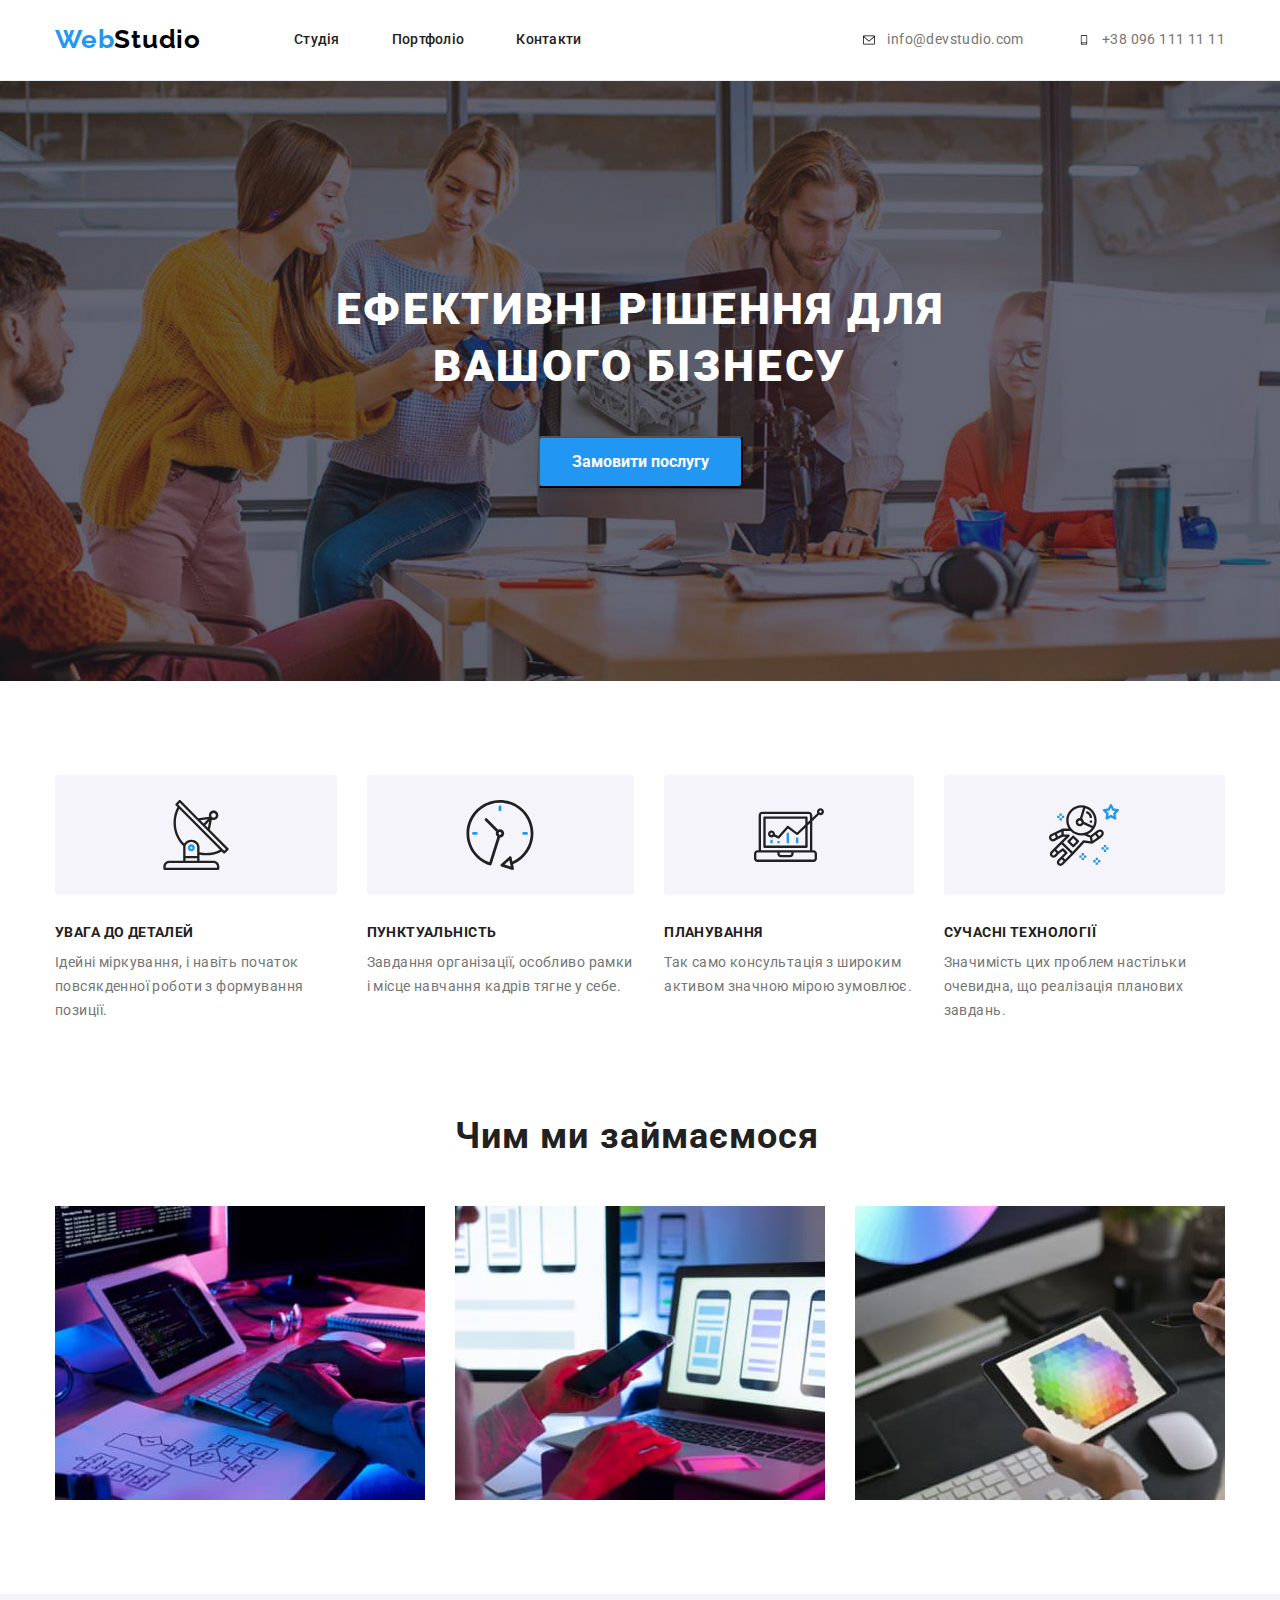
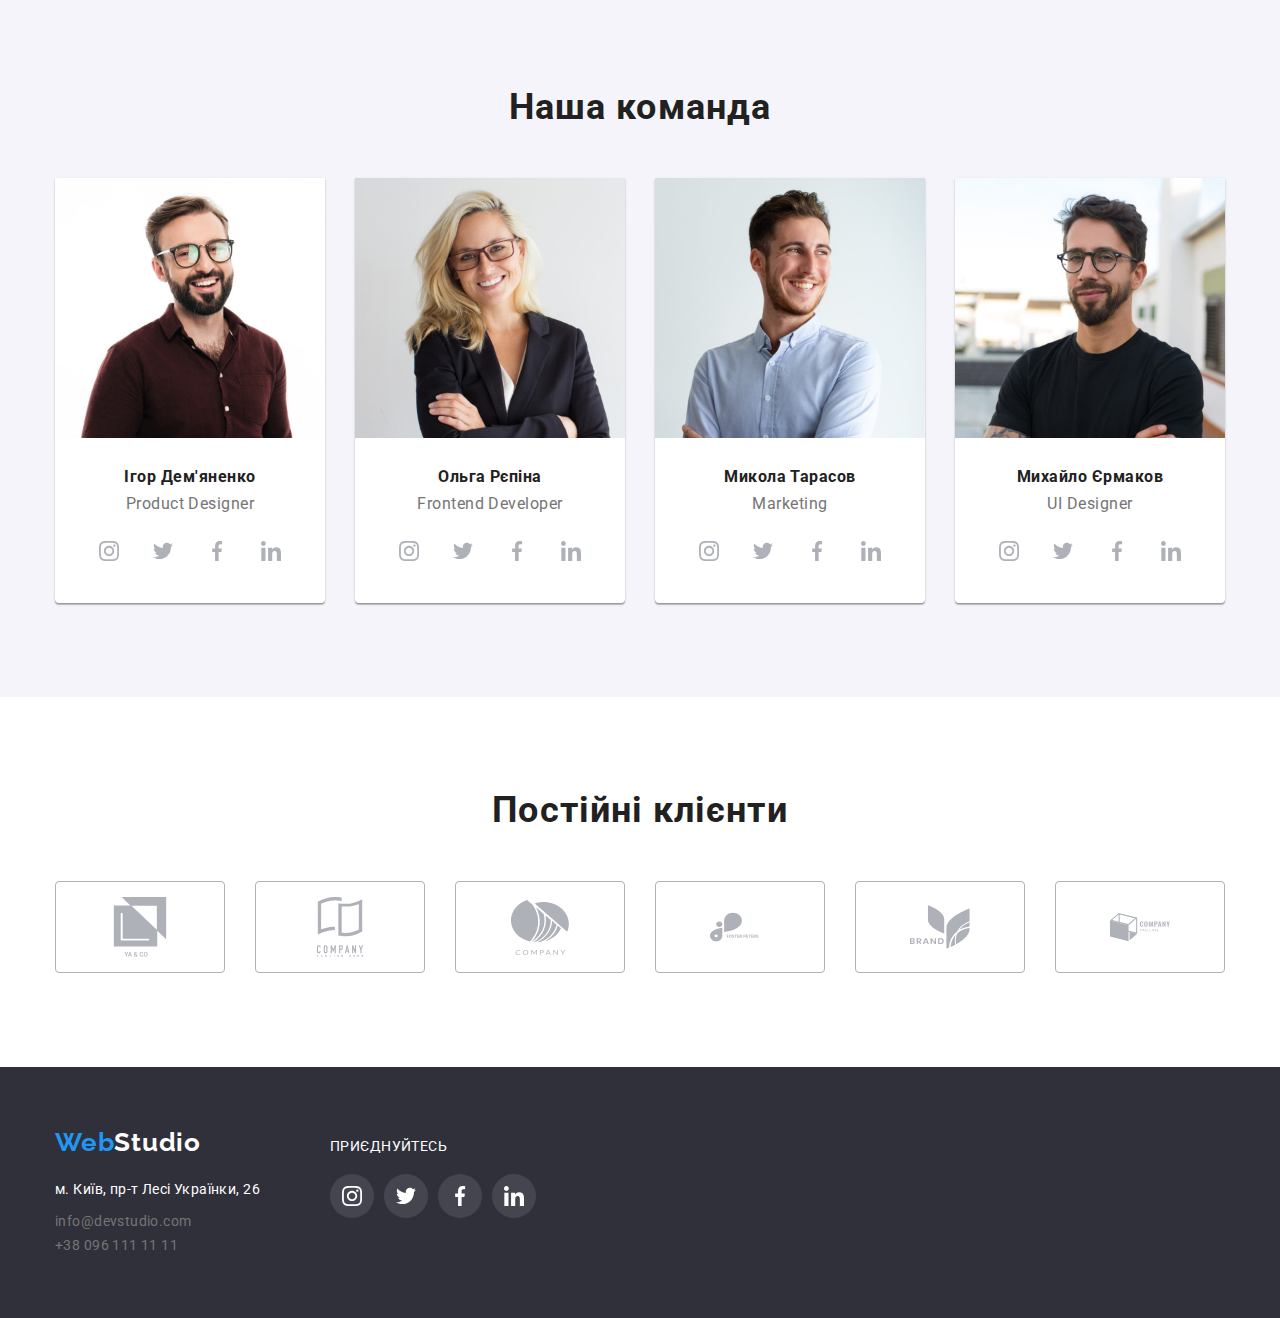
==== commit e7281f73: "dada" ====
--- a/index.html
+++ b/index.html
@@ -37,8 +37,8 @@
               <svg
                 aria-label="пошта"
                 class="navig-adres conta-ic"
-                width="12px"
-                height="16px"
+                width="16px"
+                height="12px"
               >
                 <use href="./images/icons.svg#icon-mail-icon"></use>
               </svg>
@@ -50,8 +50,8 @@
               <svg
                 aria-label="телефон"
                 class="navig-adres conta-ic"
-                width="10"
-                height="16"
+                width="16"
+                height="10"
               >
                 <use href="./images/icons.svg#icon-smartphone"></use>
               </svg>
@@ -329,7 +329,7 @@
         </div>
       </section>
       <section>
-        <div class="conteiner kliet">
+        <div class="conteiner klient">
           <h2 class="list-images-work clients-work">Постійні клієнти</h2>
           <ul class="us-clients">
             <li>
--- a/css/styles.css
+++ b/css/styles.css
@@ -20,6 +20,7 @@
 h3,
 h4,
 p {
+  margin: 0px;
 }
 ul,
 ol {
@@ -46,6 +47,9 @@
   font-size: 14px;
   letter-spacing: 0.03em;
   color: var(--titel-link-color);
+}
+header {
+  border-bottom: 1px solid #ececec;
 }
 .conteiner {
   width: 1200px;
@@ -137,7 +141,6 @@
 .social-list-icon {
   width: 20px;
   height: 20px;
-  fill: var(--social-icon-color);
 }
 .social-list-link {
   width: 44px;
@@ -147,6 +150,7 @@
   display: flex;
   align-items: center;
   justify-content: center;
+  fill: var(--social-icon-color);
 }
 .tx-footer {
   margin-bottom: 20px;
@@ -207,7 +211,6 @@
   display: flex;
   align-items: center;
   justify-content: space-between;
-  border-bottom: 1px solid #ececec;
 }
 .board {
   /* width: 1600px;
@@ -261,7 +264,7 @@
   color: var(--logo-plus-color);
   background: var(--hovers-and-logo-color);
   box-shadow: 0px 4px 4px rgba(0, 0, 0, 0.15);
-  border: none;
+  border-radius: 4px;
 
   /* identical to box height, or 188% */
 }
@@ -271,7 +274,6 @@
   color: var(--address-bord-color);
   background: var(--bacground-color-knopka);
   box-shadow: 0px 4px 4px rgba(0, 0, 0, 0.15);
-  border-radius: 4px;
 }
 .portfolio-pic-back {
   width: 370px;
@@ -315,7 +317,6 @@
   border: 1px solid var(--social-icon-color);
   border-radius: 4px;
   fill: var(--social-icon-color);
-  margin-bottom: 94px;
 }
 .us-clients {
   display: flex;
@@ -330,18 +331,21 @@
 .clients-work {
   display: flex;
   justify-content: center;
-  padding-top: 94px;
   margin-top: 0%;
   margin-left: auto;
   margin-right: auto;
 }
+.klient {
+  padding-top: 94px;
+  padding-bottom: 94px;
+}
 .list {
   margin-bottom: 10px;
   font-size: 14px;
   line-height: 1.14;
   letter-spacing: 0.03em;
   text-transform: uppercase;
-
+  margin-top: 30px;
   color: var(--titel-link-color);
 }
 .list-description {
@@ -468,7 +472,8 @@
 .button-portfolio:focus {
   background-color: var(--hovers-and-logo-color);
   color: var(--address-bord-color);
-  box-shadow: 0px 10px 10px -5px rgba(0, 0, 0, 0.3);
+  box-shadow: 0px 3px 1px rgba(0, 0, 0, 0.1), 0px 1px 2px rgba(0, 0, 0, 0.08),
+    0px 2px 2px rgba(0, 0, 0, 0.12);
 }
 .portfolink {
   display: block;
